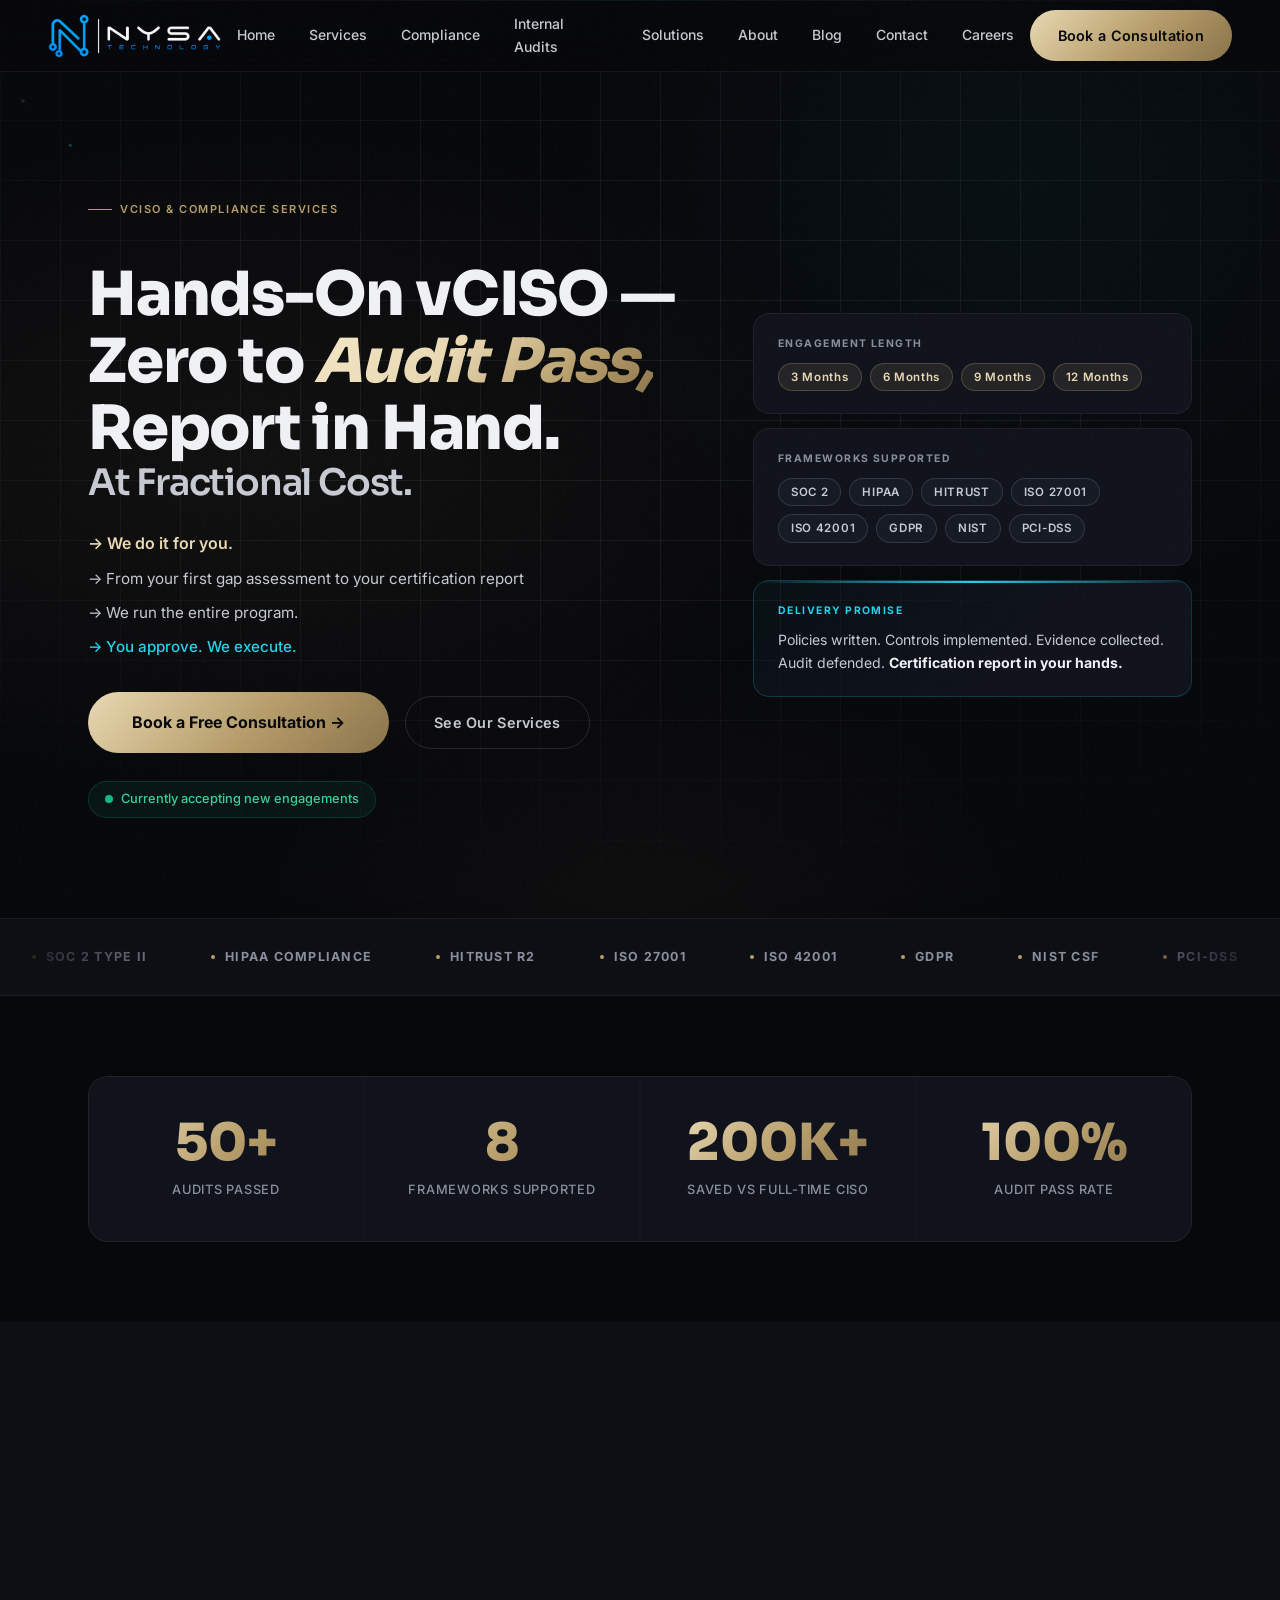
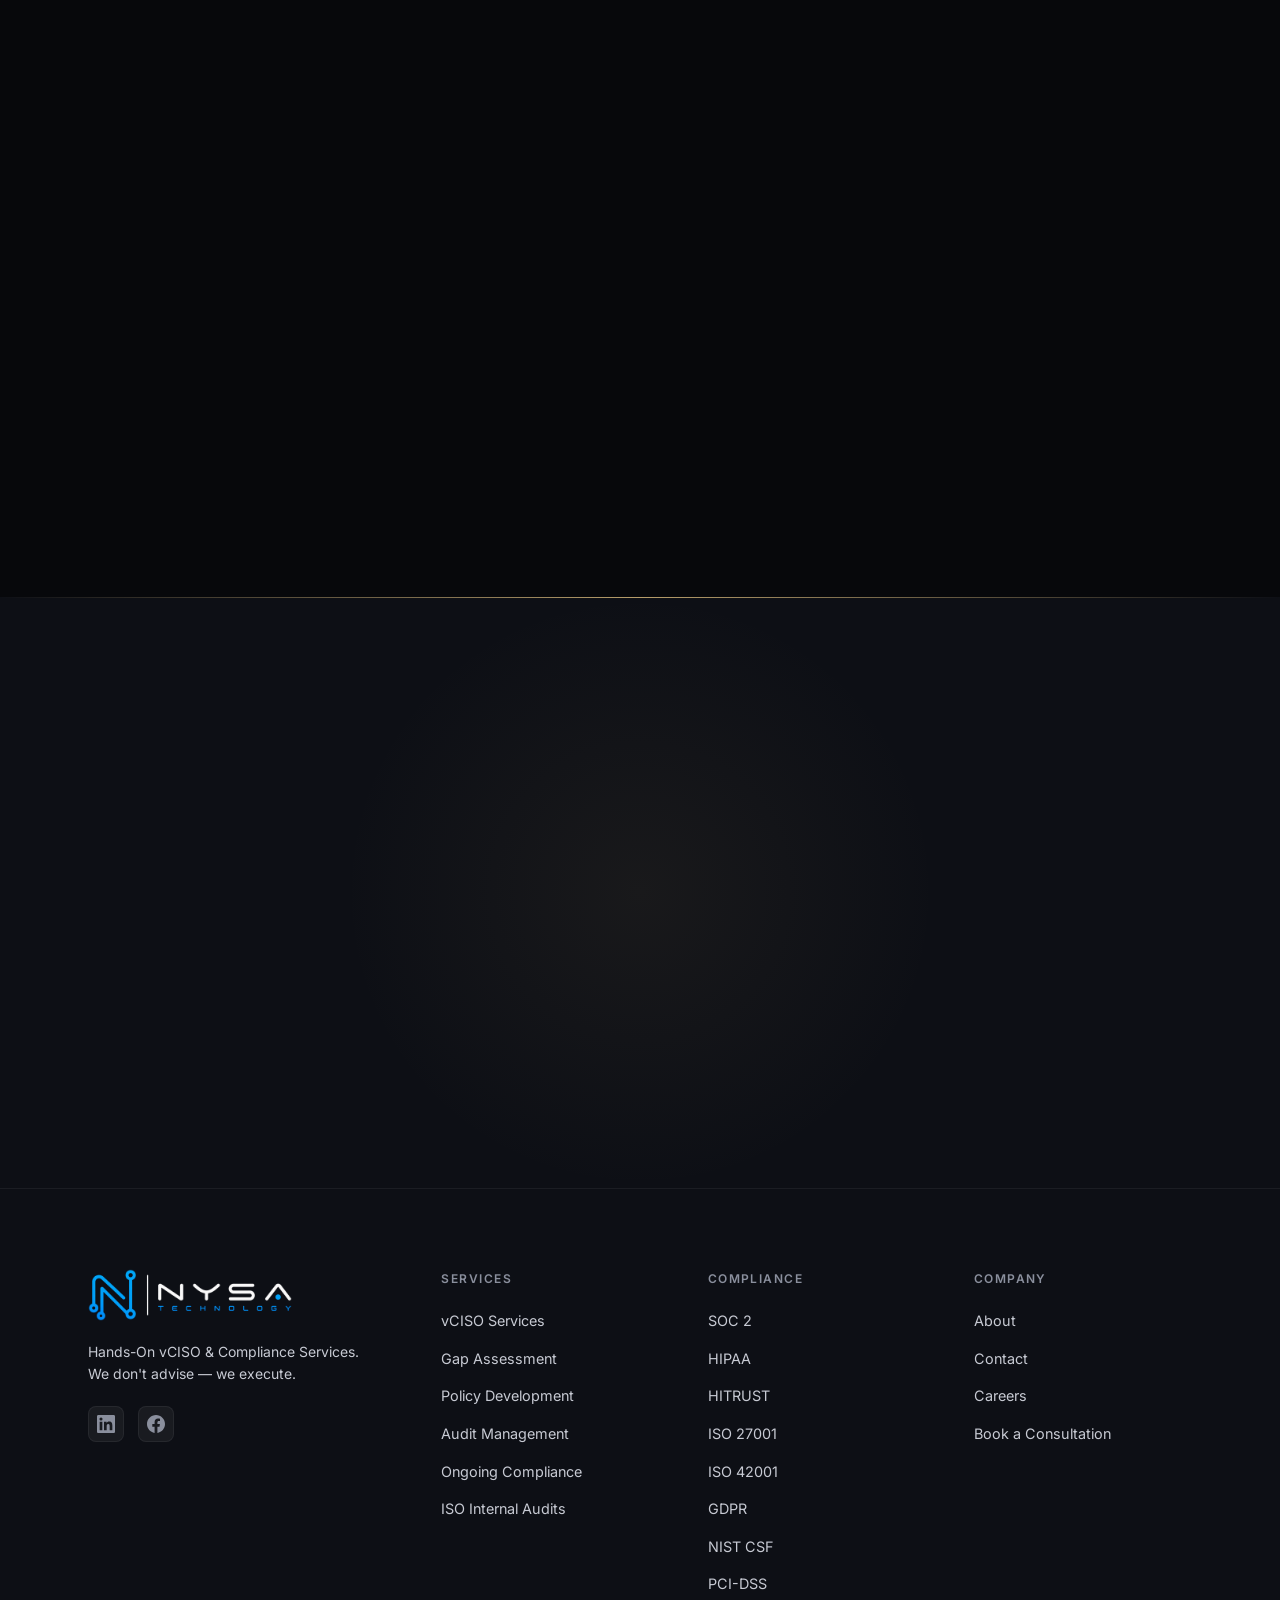
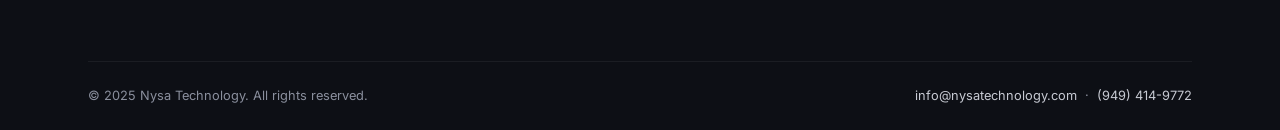
==== index.html @ 48a9e342 "Add files via upload" ====
<!DOCTYPE html>
<html lang="en">
<head>
<!-- Google tag (gtag.js) -->
<script async src="https://www.googletagmanager.com/gtag/js?id=G-GBKCE5B61Q"></script>
<script>
  window.dataLayer = window.dataLayer || [];
  function gtag(){dataLayer.push(arguments);}
  gtag('js', new Date());
  gtag('config', 'G-GBKCE5B61Q');
</script>
<meta charset="UTF-8" />
<meta name="viewport" content="width=device-width, initial-scale=1.0" />
<title>Hands-On vCISO for SOC 2, HIPAA, HITRUST | Nysa Technology</title>
<meta name="description" content="Nysa Technology delivers Hands-On vCISO services — SOC 2, HITRUST, HIPAA, ISO 27001, NIST, GDPR, PCI-DSS compliance. Zero to audit pass, report in hand, at fractional cost." />
<link rel="preconnect" href="https://fonts.googleapis.com">
<link rel="preconnect" href="https://fonts.gstatic.com" crossorigin>
<link href="https://fonts.googleapis.com/css2?family=Sora:wght@300;400;600;700;800&family=Inter:wght@300;400;500;600&display=swap" rel="stylesheet">
  <link rel="icon" href="favicon.ico" sizes="48x48" />
  <link rel="icon" type="image/png" sizes="48x48" href="favicon-48x48.png" />
  <link rel="icon" type="image/png" sizes="32x32" href="favicon-32x32.png" />
  <link rel="icon" type="image/png" sizes="16x16" href="favicon-16x16.png" />
  <link rel="apple-touch-icon" sizes="180x180" href="apple-touch-icon.png" />
    <link rel="canonical" href="https://nysatechnology.com/" />
  <meta property="og:type" content="website" />
  <meta property="og:site_name" content="Nysa Technology" />
  <meta property="og:title" content="Hands-On vCISO for SOC 2, HIPAA, HITRUST | Nysa Technology" />
  <meta property="og:description" content="Nysa Technology delivers Hands-On vCISO services — SOC 2, HITRUST, HIPAA, ISO 27001, NIST, GDPR, PCI-DSS compliance. Zero to audit pass, report in hand, at fractional cost." />
  <meta property="og:url" content="https://nysatechnology.com/" />
  <meta property="og:image" content="https://nysatechnology.com/logo-social.png" />
  <meta name="twitter:card" content="summary" />
  <meta name="twitter:title" content="Hands-On vCISO for SOC 2, HIPAA, HITRUST | Nysa Technology" />
  <meta name="twitter:description" content="Nysa Technology delivers Hands-On vCISO services — SOC 2, HITRUST, HIPAA, ISO 27001, NIST, GDPR, PCI-DSS compliance. Zero to audit pass, report in hand, at fractional cost." />
  <meta name="twitter:image" content="https://nysatechnology.com/logo-social.png" />
  <link rel="stylesheet" href="styles.css" />
<style>
/* ============================================================
   ENHANCED ANIMATIONS & REDESIGN LAYER
   ============================================================ */

:root {
  --glow-gold: rgba(182,157,106,0.35);
  --glow-cyan: rgba(34,211,238,0.25);
}

/* ---- CURSOR GLOW ---- */
#cursor-glow {
  position: fixed;
  width: 500px;
  height: 500px;
  border-radius: 50%;
  pointer-events: none;
  z-index: 0;
  background: radial-gradient(circle, rgba(182,157,106,0.07) 0%, transparent 70%);
  transform: translate(-50%,-50%);
  transition: opacity 0.4s;
  mix-blend-mode: screen;
}

/* ---- PAGE LOADER ---- */
#loader {
  position: fixed;
  inset: 0;
  background: #07080b;
  z-index: 9999;
  display: flex;
  align-items: center;
  justify-content: center;
  flex-direction: column;
  gap: 24px;
  transition: opacity 0.6s ease, visibility 0.6s ease;
}
#loader.hidden { opacity: 0; visibility: hidden; }

.loader-logo {
  font-family: 'Sora', sans-serif;
  font-size: 1.5rem;
  font-weight: 800;
  background: linear-gradient(135deg, #e9d9b3, #b69d6a);
  -webkit-background-clip: text;
  -webkit-text-fill-color: transparent;
  background-clip: text;
  letter-spacing: -0.02em;
}

.loader-bar-wrap {
  width: 200px;
  height: 2px;
  background: rgba(255,255,255,0.06);
  border-radius: 2px;
  overflow: hidden;
}
.loader-bar {
  height: 100%;
  background: linear-gradient(90deg, #b69d6a, #e9d9b3);
  border-radius: 2px;
  width: 0%;
  transition: width 0.8s cubic-bezier(0.4,0,0.2,1);
}

/* ---- HERO REDESIGN ---- */
.hero {
  background: #07080b;
  position: relative;
  overflow: hidden;
}

.hero-mesh {
  position: absolute;
  inset: 0;
  z-index: 0;
  background:
    radial-gradient(ellipse 80% 60% at 20% 50%, rgba(182,157,106,0.06) 0%, transparent 60%),
    radial-gradient(ellipse 60% 80% at 80% 20%, rgba(34,211,238,0.04) 0%, transparent 60%),
    radial-gradient(ellipse 50% 50% at 50% 100%, rgba(182,157,106,0.04) 0%, transparent 60%);
  animation: meshShift 12s ease-in-out infinite alternate;
}
@keyframes meshShift {
  0%   { opacity: 1; transform: scale(1) translateX(0); }
  100% { opacity: 0.8; transform: scale(1.05) translateX(20px); }
}

/* Animated scan line */
.hero-scanline {
  position: absolute;
  left: 0; right: 0;
  height: 1px;
  background: linear-gradient(90deg, transparent 0%, rgba(182,157,106,0.3) 30%, rgba(34,211,238,0.4) 50%, rgba(182,157,106,0.3) 70%, transparent 100%);
  top: 0;
  z-index: 1;
  animation: scanDown 6s linear infinite;
}
@keyframes scanDown {
  0%   { top: 0%; opacity: 0; }
  5%   { opacity: 1; }
  95%  { opacity: 1; }
  100% { top: 100%; opacity: 0; }
}

/* Hero split layout */
.hero-split {
  display: grid;
  grid-template-columns: 1.15fr 0.85fr;
  gap: 72px;
  align-items: center;
  padding: 120px 0 100px;
  position: relative;
  z-index: 2;
}

/* ---- ANIMATED HEADLINE ---- */
.hero-headline-wrap { overflow: hidden; }
.hero-line {
  display: block;
  transform: translateY(110%);
  opacity: 0;
  animation: lineUp 0.9s cubic-bezier(0.16,1,0.3,1) forwards;
}
.hero-line:nth-child(1) { animation-delay: 0.4s; }
.hero-line:nth-child(2) { animation-delay: 0.55s; }
.hero-line:nth-child(3) { animation-delay: 0.7s; }
.hero-line:nth-child(4) { animation-delay: 0.85s; }
@keyframes lineUp {
  to { transform: translateY(0); opacity: 1; }
}

/* Label fade in */
.hero-label-anim {
  opacity: 0;
  transform: translateY(16px);
  animation: fadeUp 0.7s cubic-bezier(0.16,1,0.3,1) 0.2s forwards;
}
.hero-sub-anim {
  opacity: 0;
  transform: translateY(16px);
  animation: fadeUp 0.7s cubic-bezier(0.16,1,0.3,1) 1s forwards;
}
.hero-cta-anim {
  opacity: 0;
  transform: translateY(16px);
  animation: fadeUp 0.7s cubic-bezier(0.16,1,0.3,1) 1.15s forwards;
}
.hero-badge-anim {
  opacity: 0;
  animation: fadeUp 0.7s cubic-bezier(0.16,1,0.3,1) 1.3s forwards;
}
@keyframes fadeUp {
  to { opacity: 1; transform: translateY(0); }
}

/* Gradient text for headline */
.gradient-text {
  background: linear-gradient(135deg, #f5e8c8 0%, #e9d9b3 40%, #b69d6a 75%, #8a734a 100%);
  -webkit-background-clip: text;
  -webkit-text-fill-color: transparent;
  background-clip: text;
  font-style: italic;
}

/* ---- HERO RIGHT: FLOATING CARD STACK ---- */
.hero-right {
  opacity: 0;
  transform: translateX(40px);
  animation: fadeUp 1s cubic-bezier(0.16,1,0.3,1) 0.7s forwards;
}

.hero-card-stack {
  display: flex;
  flex-direction: column;
  gap: 14px;
}

.hcard {
  background: var(--bg-card);
  border: 1px solid var(--line);
  border-radius: 16px;
  padding: 22px 24px;
  position: relative;
  overflow: hidden;
  transition: transform 0.4s cubic-bezier(0.16,1,0.3,1), border-color 0.3s, box-shadow 0.3s;
}
.hcard::after {
  content: '';
  position: absolute;
  inset: 0;
  border-radius: 16px;
  background: radial-gradient(circle at 50% 0%, rgba(182,157,106,0.08) 0%, transparent 60%);
  opacity: 0;
  transition: opacity 0.3s;
}
.hcard:hover { transform: translateY(-4px) scale(1.01); border-color: rgba(182,157,106,0.25); box-shadow: 0 20px 50px rgba(0,0,0,0.5), 0 0 0 1px rgba(182,157,106,0.1); }
.hcard:hover::after { opacity: 1; }

.hcard-top {
  font-size: 0.65rem;
  font-weight: 700;
  letter-spacing: 0.14em;
  text-transform: uppercase;
  color: var(--muted);
  margin-bottom: 10px;
}

.hcard-tags { display: flex; gap: 8px; flex-wrap: wrap; }

/* Active glow card */
.hcard-active {
  border-color: rgba(34,211,238,0.2);
  background: linear-gradient(135deg, rgba(34,211,238,0.04) 0%, var(--bg-card) 60%);
}
.hcard-active::before {
  content: '';
  position: absolute;
  top: 0; left: 0; right: 0;
  height: 2px;
  background: linear-gradient(90deg, transparent, var(--cyan), transparent);
  animation: shimmerLine 3s ease-in-out infinite;
}
@keyframes shimmerLine {
  0%,100% { opacity: 0.4; }
  50%      { opacity: 1; }
}

/* ---- MARQUEE STRIP ---- */
.marquee-section {
  padding: 28px 0;
  border-top: 1px solid var(--line);
  border-bottom: 1px solid var(--line);
  background: var(--bg-elev);
  overflow: hidden;
  position: relative;
}
.marquee-section::before,
.marquee-section::after {
  content: '';
  position: absolute;
  top: 0; bottom: 0;
  width: 200px;
  z-index: 2;
}
.marquee-section::before { left: 0; background: linear-gradient(90deg, var(--bg-elev), transparent); }
.marquee-section::after  { right: 0; background: linear-gradient(-90deg, var(--bg-elev), transparent); }

.marquee-track {
  display: flex;
  gap: 0;
  width: max-content;
  animation: marqueeScroll 30s linear infinite;
}
.marquee-track:hover { animation-play-state: paused; }

@keyframes marqueeScroll {
  0%   { transform: translateX(0); }
  100% { transform: translateX(-50%); }
}

.marquee-item {
  display: inline-flex;
  align-items: center;
  gap: 10px;
  padding: 0 32px;
  font-size: 0.78rem;
  font-weight: 700;
  letter-spacing: 0.1em;
  text-transform: uppercase;
  color: var(--muted);
  white-space: nowrap;
  transition: color 0.2s;
}
.marquee-item:hover { color: var(--accent-2); }
.marquee-dot { width: 4px; height: 4px; border-radius: 50%; background: var(--accent); flex-shrink: 0; }

/* ---- STATS ROW ---- */
.stats-section {
  padding: 80px 0;
  background: var(--bg);
}

.stats-grid {
  display: grid;
  grid-template-columns: repeat(4, 1fr);
  gap: 2px;
  border: 1px solid var(--line);
  border-radius: 20px;
  overflow: hidden;
  background: var(--line);
}

.stat-item {
  background: var(--bg-card);
  padding: 40px 32px;
  text-align: center;
  position: relative;
  overflow: hidden;
  transition: background 0.3s;
}
.stat-item::before {
  content: '';
  position: absolute;
  top: 0; left: 0; right: 0;
  height: 1px;
  background: var(--accent-grad);
  transform: scaleX(0);
  transition: transform 0.4s var(--ease);
}
.stat-item:hover { background: var(--bg-card-2); }
.stat-item:hover::before { transform: scaleX(1); }

.stat-number {
  font-family: 'Sora', sans-serif;
  font-size: clamp(2.2rem, 4vw, 3.2rem);
  font-weight: 800;
  background: var(--accent-grad);
  -webkit-background-clip: text;
  -webkit-text-fill-color: transparent;
  background-clip: text;
  line-height: 1;
  margin-bottom: 8px;
  display: block;
}

.stat-label {
  font-size: 0.8rem;
  color: var(--muted);
  font-weight: 500;
  letter-spacing: 0.06em;
  text-transform: uppercase;
}

/* ---- INDUSTRY CARDS (Tailored Expertise) ---- */
.industry-grid {
  display: grid;
  grid-template-columns: 1fr 1fr;
  gap: 24px;
}

.industry-card {
  background: var(--bg-card);
  border: 1px solid var(--line);
  border-radius: 20px;
  padding: 40px;
  position: relative;
  overflow: hidden;
  transition: transform 0.4s cubic-bezier(0.16,1,0.3,1), border-color 0.3s, box-shadow 0.3s;
  cursor: default;
}
.industry-card::before {
  content: '';
  position: absolute;
  inset: 0;
  background: radial-gradient(circle at 0% 100%, rgba(182,157,106,0.06) 0%, transparent 50%);
  opacity: 0;
  transition: opacity 0.4s;
}
.industry-card:hover {
  transform: translateY(-8px);
  border-color: rgba(182,157,106,0.2);
  box-shadow: 0 30px 80px rgba(0,0,0,0.5);
}
.industry-card:hover::before { opacity: 1; }

.industry-icon {
  width: 60px; height: 60px;
  border-radius: 16px;
  background: var(--accent-soft);
  border: 1px solid rgba(182,157,106,0.2);
  display: flex; align-items: center; justify-content: center;
  font-size: 1.8rem;
  margin-bottom: 24px;
}

/* ---- HOW IT WORKS: TIMELINE ---- */
.timeline-wrap {
  position: relative;
  display: grid;
  grid-template-columns: repeat(3, 1fr);
  gap: 0;
}

.timeline-wrap::before {
  content: '';
  position: absolute;
  top: 35px;
  left: calc(16.67% + 24px);
  right: calc(16.67% + 24px);
  height: 1px;
  background: linear-gradient(90deg, var(--accent) 0%, var(--cyan) 50%, var(--accent) 100%);
  animation: lineGrow 1.2s cubic-bezier(0.16,1,0.3,1) forwards;
  transform-origin: left;
}
@keyframes lineGrow {
  from { transform: scaleX(0); }
  to   { transform: scaleX(1); }
}

.timeline-step {
  display: flex;
  flex-direction: column;
  align-items: center;
  text-align: center;
  padding: 0 28px 0;
  position: relative;
}

.timeline-num {
  width: 70px; height: 70px;
  border-radius: 50%;
  border: 2px solid rgba(182,157,106,0.3);
  background: var(--bg-card);
  display: flex; align-items: center; justify-content: center;
  font-family: 'Sora', sans-serif;
  font-size: 1.4rem;
  font-weight: 800;
  background-clip: text;
  color: var(--accent-2);
  margin-bottom: 28px;
  position: relative;
  z-index: 1;
  transition: all 0.4s var(--ease);
}
.timeline-num::before {
  content: '';
  position: absolute;
  inset: -4px;
  border-radius: 50%;
  background: var(--accent-grad);
  opacity: 0;
  z-index: -1;
  transition: opacity 0.3s;
}
.timeline-step:hover .timeline-num {
  color: #07080b;
  border-color: transparent;
  box-shadow: 0 0 30px var(--glow-gold);
}
.timeline-step:hover .timeline-num::before { opacity: 1; }

.timeline-step h3 {
  font-size: 1rem;
  font-weight: 700;
  margin-bottom: 12px;
}
.timeline-step p {
  font-size: 0.875rem;
  color: var(--text-dim);
  line-height: 1.7;
}

/* ---- HANDS-ON vCISO (split) ---- */
.vciso-split {
  display: grid;
  grid-template-columns: 1fr 1fr;
  gap: 80px;
  align-items: center;
}

.delivery-card {
  background: var(--bg-card);
  border: 1px solid var(--line);
  border-radius: 16px;
  padding: 28px;
  border-left: 3px solid transparent;
  transition: transform 0.35s var(--ease), box-shadow 0.35s, border-color 0.35s;
  position: relative;
  overflow: hidden;
}
.delivery-card::after {
  content: '';
  position: absolute;
  inset: 0;
  opacity: 0;
  transition: opacity 0.3s;
  border-radius: 16px;
}
.delivery-card:hover { transform: translateX(8px); box-shadow: -8px 0 32px rgba(0,0,0,0.3); }

.delivery-card.gold { border-left-color: var(--accent); }
.delivery-card.gold::after { background: radial-gradient(circle at 0% 50%, rgba(182,157,106,0.05) 0%, transparent 60%); }
.delivery-card.gold:hover { box-shadow: -8px 0 32px rgba(182,157,106,0.1); }
.delivery-card.gold:hover::after { opacity: 1; }

.delivery-card.cyan { border-left-color: var(--cyan); }
.delivery-card.cyan::after { background: radial-gradient(circle at 0% 50%, rgba(34,211,238,0.04) 0%, transparent 60%); }
.delivery-card.cyan:hover { box-shadow: -8px 0 32px rgba(34,211,238,0.08); }
.delivery-card.cyan:hover::after { opacity: 1; }

.delivery-card.silver { border-left-color: rgba(182,157,106,0.4); }

/* ---- SERVICE MODEL CARDS ---- */
.service-grid {
  display: grid;
  grid-template-columns: 1fr 1fr;
  gap: 28px;
  margin-top: 56px;
}

.service-card {
  background: var(--bg-card);
  border: 1px solid var(--line);
  border-radius: 20px;
  padding: 40px;
  position: relative;
  overflow: hidden;
  transition: transform 0.4s cubic-bezier(0.16,1,0.3,1), box-shadow 0.4s, border-color 0.3s;
}
.service-card:hover {
  transform: translateY(-8px);
  box-shadow: 0 40px 100px rgba(0,0,0,0.5);
}

.service-card.featured {
  border-color: rgba(182,157,106,0.25);
  background: linear-gradient(135deg, rgba(182,157,106,0.04) 0%, var(--bg-card) 50%);
}
.service-card.featured::before {
  content: '';
  position: absolute;
  top: 0; left: 0; right: 0;
  height: 2px;
  background: var(--accent-grad);
}
.service-card.featured:hover { box-shadow: 0 40px 100px rgba(0,0,0,0.5), 0 0 60px rgba(182,157,106,0.08); }

/* ---- FRAMEWORK CARDS ---- */
.fw-grid {
  display: grid;
  grid-template-columns: repeat(4, 1fr);
  gap: 20px;
}

.fw-card {
  background: var(--bg-card);
  border: 1px solid var(--line);
  border-radius: 16px;
  padding: 28px 24px;
  position: relative;
  overflow: hidden;
  transition: transform 0.35s cubic-bezier(0.16,1,0.3,1), border-color 0.3s, box-shadow 0.3s;
  cursor: default;
}
.fw-card::before {
  content: '';
  position: absolute;
  top: 0; left: 0; right: 0;
  height: 2px;
  background: var(--accent-grad);
  transform: scaleX(0);
  transform-origin: left;
  transition: transform 0.35s var(--ease);
}
.fw-card:hover {
  transform: translateY(-6px);
  border-color: rgba(182,157,106,0.2);
  box-shadow: 0 20px 60px rgba(0,0,0,0.4), 0 0 0 1px rgba(182,157,106,0.08);
}
.fw-card:hover::before { transform: scaleX(1); }

.fw-card-icon {
  width: 48px; height: 48px;
  border-radius: 12px;
  background: var(--accent-soft);
  border: 1px solid rgba(182,157,106,0.15);
  display: flex; align-items: center; justify-content: center;
  font-size: 1.4rem;
  margin-bottom: 18px;
}

.fw-card h3 {
  font-size: 0.95rem;
  font-weight: 700;
  margin-bottom: 8px;
}
.fw-card p {
  font-size: 0.82rem;
  color: var(--muted);
  line-height: 1.6;
}

/* ---- WHY NYSA PILLARS ---- */
.pillars-grid {
  display: grid;
  grid-template-columns: repeat(3, 1fr);
  gap: 28px;
}

.pillar-card {
  background: var(--bg-card);
  border: 1px solid var(--line);
  border-radius: 20px;
  padding: 40px 32px;
  position: relative;
  overflow: hidden;
  transition: transform 0.4s cubic-bezier(0.16,1,0.3,1), box-shadow 0.4s;
}
.pillar-card::after {
  content: '';
  position: absolute;
  bottom: 0; left: 0; right: 0;
  height: 60%;
  background: radial-gradient(ellipse at bottom, rgba(182,157,106,0.04) 0%, transparent 70%);
  opacity: 0;
  transition: opacity 0.4s;
}
.pillar-card:hover { transform: translateY(-8px); box-shadow: 0 30px 80px rgba(0,0,0,0.5); }
.pillar-card:hover::after { opacity: 1; }

.pillar-big-num {
  font-family: 'Sora', sans-serif;
  font-size: 5rem;
  font-weight: 800;
  line-height: 1;
  background: var(--accent-grad);
  -webkit-background-clip: text;
  -webkit-text-fill-color: transparent;
  background-clip: text;
  opacity: 0.18;
  position: absolute;
  top: 20px; right: 24px;
  pointer-events: none;
}

/* ---- CASE STUDIES (reuse existing fc-* styles) ---- */

/* ---- CTA SECTION ---- */
.cta-section {
  padding: 120px 0;
  background: var(--bg-elev);
  position: relative;
  overflow: hidden;
}
.cta-section::before {
  content: '';
  position: absolute;
  top: 50%; left: 50%;
  transform: translate(-50%, -50%);
  width: 600px; height: 600px;
  border-radius: 50%;
  background: radial-gradient(circle, rgba(182,157,106,0.07) 0%, transparent 70%);
  pointer-events: none;
}
.cta-section::after {
  content: '';
  position: absolute;
  top: 0; left: 0; right: 0;
  height: 1px;
  background: linear-gradient(90deg, transparent, var(--accent), transparent);
}

.cta-inner {
  max-width: 700px;
  margin: 0 auto;
  text-align: center;
  position: relative;
  z-index: 1;
}

/* ---- GLOWING BTN VARIANT ---- */
.btn-glow {
  background: var(--accent-grad);
  color: #07080b;
  font-size: 1rem;
  padding: 18px 44px;
  border-radius: 50px;
  font-weight: 700;
  display: inline-flex;
  align-items: center;
  gap: 10px;
  position: relative;
  overflow: hidden;
  transition: transform 0.3s var(--ease), box-shadow 0.3s;
}
.btn-glow::before {
  content: '';
  position: absolute;
  inset: -2px;
  border-radius: 50px;
  background: var(--accent-grad);
  z-index: -1;
  filter: blur(16px);
  opacity: 0;
  transition: opacity 0.3s;
}
.btn-glow:hover { transform: translateY(-3px); box-shadow: 0 20px 50px rgba(182,157,106,0.4); }
.btn-glow:hover::before { opacity: 1; }

/* ---- TILT EFFECT ---- */
.tilt { transform-style: preserve-3d; will-change: transform; }

/* ---- FAQ ENHANCED ---- */
.faq-wrap { max-width: 800px; margin: 0 auto; }

/* ---- NOISE OVERLAY ---- */
body::before {
  content: '';
  position: fixed;
  inset: 0;
  z-index: 9998;
  pointer-events: none;
  opacity: 0.018;
  background-image: url("data:image/svg+xml,%3Csvg viewBox='0 0 256 256' xmlns='http://www.w3.org/2000/svg'%3E%3Cfilter id='noise'%3E%3CfeTurbulence type='fractalNoise' baseFrequency='0.9' numOctaves='4' stitchTiles='stitch'/%3E%3C/filter%3E%3Crect width='100%25' height='100%25' filter='url(%23noise)'/%3E%3C/svg%3E");
}

/* ---- SCROLL PROGRESS BAR ---- */
#scroll-progress {
  position: fixed;
  top: 0; left: 0;
  height: 2px;
  background: linear-gradient(90deg, #b69d6a, #22d3ee, #b69d6a);
  background-size: 200% 100%;
  z-index: 10001;
  width: 0%;
  transition: width 0.1s linear;
  animation: gradientShift 3s linear infinite;
}
@keyframes gradientShift {
  0%   { background-position: 0% center; }
  100% { background-position: 200% center; }
}

/* ---- SECTION DIVIDER ---- */
.section-divider {
  height: 1px;
  background: linear-gradient(90deg, transparent, var(--line-strong), transparent);
}

/* ---- RESPONSIVE ---- */
@media (max-width: 1024px) {
  .fw-grid { grid-template-columns: repeat(2, 1fr); }
  .stats-grid { grid-template-columns: repeat(2, 1fr); }
}

@media (max-width: 768px) {
  .hero-split { grid-template-columns: 1fr; gap: 48px; padding: 100px 0 80px; }
  .hero-right { display: none; }
  .timeline-wrap { grid-template-columns: 1fr; }
  .timeline-wrap::before { display: none; }
  .vciso-split { grid-template-columns: 1fr; gap: 48px; }
  .service-grid { grid-template-columns: 1fr; }
  .industry-grid { grid-template-columns: 1fr; }
  .pillars-grid { grid-template-columns: 1fr; }
  .fw-grid { grid-template-columns: 1fr 1fr; }
  .stats-grid { grid-template-columns: 1fr 1fr; }
}
@media (max-width: 480px) {
  .fw-grid { grid-template-columns: 1fr; }
  .stats-grid { grid-template-columns: 1fr 1fr; }
}
</style>
</head>
<body>

<!-- Scroll progress bar -->
<div id="scroll-progress"></div>

<!-- Cursor glow -->
<div id="cursor-glow"></div>

<!-- Page Loader -->
<div id="loader">
  <div class="loader-logo">Nysa Technology</div>
  <div class="loader-bar-wrap"><div class="loader-bar" id="loaderBar"></div></div>
</div>

<!-- ============================================================
     NAV
     ============================================================ -->
<nav class="nav" id="nav">
  <div class="nav-inner">
    <a href="index.html" class="nav-logo"><img src="logo.png" alt="Nysa Technology" class="nav-logo-img"></a>
    <div class="nav-links">
      <a href="index.html" class="nav-link">Home</a>
      <a href="services.html" class="nav-link">Services</a>
      <a href="compliance.html" class="nav-link">Compliance</a>
      <a href="internal-audits.html" class="nav-link">Internal Audits</a>
      <a href="partners.html" class="nav-link">Solutions</a>
      <a href="about.html" class="nav-link">About</a>
      <a href="blog.html" class="nav-link">Blog</a>
      <a href="contact.html" class="nav-link">Contact</a><a href="careers.html" class="nav-link">Careers</a>
    </div>
    <div class="nav-cta">
      <a href="https://calendly.com/pedrambk" target="_blank" rel="noopener" class="btn btn-primary">Book a Consultation</a>
    </div>
    <div class="nav-hamburger" id="hamburger">
      <span></span><span></span><span></span>
    </div>
  </div>
</nav>

<!-- Mobile Nav -->
<div class="nav-mobile" id="mobileNav">
  <a href="index.html" class="nav-link">Home</a>
  <a href="services.html" class="nav-link">Services</a>
  <a href="compliance.html" class="nav-link">Compliance</a>
  <a href="internal-audits.html" class="nav-link">Internal Audits</a>
  <a href="about.html" class="nav-link">About</a>
  <a href="contact.html" class="nav-link">Contact</a><a href="careers.html" class="nav-link">Careers</a>
  <a href="https://calendly.com/pedrambk" target="_blank" rel="noopener" class="btn btn-primary">Book a Consultation</a>
</div>

<!-- ============================================================
     HERO
     ============================================================ -->
<section class="hero" id="hero">
  <div class="hero-mesh"></div>
  <div class="hero-scanline"></div>
  <div class="hero-bg-grid"></div>
  <canvas id="particleCanvas" style="position:absolute;inset:0;z-index:1;pointer-events:none;"></canvas>

  <div class="container">
    <div class="hero-split">

      <!-- LEFT -->
      <div style="position:relative;z-index:2;">
        <div class="hero-label-anim" style="margin-bottom:24px;">
          <span class="label">vCISO &amp; Compliance Services</span>
        </div>

        <h1 style="font-size:clamp(2.4rem,4.8vw,3.8rem);font-weight:800;line-height:1.1;margin-bottom:28px;overflow:hidden;">
          <span class="hero-headline-wrap"><span class="hero-line">Hands-On vCISO —</span></span>
          <span class="hero-headline-wrap"><span class="hero-line">Zero to <em class="gradient-text">Audit Pass,</em></span></span>
          <span class="hero-headline-wrap"><span class="hero-line">Report in Hand.</span></span>
          <span class="hero-headline-wrap"><span class="hero-line" style="font-size:0.6em;font-weight:600;color:var(--text-dim);">At Fractional Cost.</span></span>
        </h1>

        <div class="hero-sub-anim" style="margin-bottom:32px;display:flex;flex-direction:column;gap:10px;">
          <p style="color:var(--accent-2);font-weight:600;font-size:1rem;">→ We do it for you.</p>
          <p style="color:var(--text-dim);font-size:0.95rem;">→ From your first gap assessment to your certification report</p>
          <p style="color:var(--text-dim);font-size:0.95rem;">→ We run the entire program.</p>
          <p style="color:var(--cyan);font-weight:500;font-size:0.95rem;">→ You approve. We execute.</p>
        </div>

        <div class="hero-cta-anim" style="display:flex;align-items:center;flex-wrap:wrap;gap:16px;margin-bottom:28px;">
          <a href="https://calendly.com/pedrambk" target="_blank" rel="noopener" class="btn-glow">Book a Free Consultation →</a>
          <a href="services.html" class="btn btn-ghost">See Our Services</a>
        </div>

        <div class="hero-badge-anim">
          <div class="live-badge">
            <span class="live-dot"></span>
            Currently accepting new engagements
          </div>
        </div>
      </div>

      <!-- RIGHT: Card Stack -->
      <div class="hero-right tilt" id="heroTilt">
        <div class="hero-card-stack">

          <div class="hcard">
            <div class="hcard-top">Engagement Length</div>
            <div class="hcard-tags">
              <span class="tag tag-gold">3 Months</span>
              <span class="tag tag-gold">6 Months</span>
              <span class="tag tag-gold">9 Months</span>
              <span class="tag tag-gold">12 Months</span>
            </div>
          </div>

          <div class="hcard">
            <div class="hcard-top">Frameworks Supported</div>
            <div class="hcard-tags">
              <span class="tag">SOC 2</span>
              <span class="tag">HIPAA</span>
              <span class="tag">HITRUST</span>
              <span class="tag">ISO 27001</span>
              <span class="tag">ISO 42001</span>
              <span class="tag">GDPR</span>
              <span class="tag">NIST</span>
              <span class="tag">PCI-DSS</span>
            </div>
          </div>

          <div class="hcard hcard-active">
            <div class="hcard-top" style="color:var(--cyan);">Delivery Promise</div>
            <p style="font-size:0.88rem;color:var(--text-dim);line-height:1.6;">Policies written. Controls implemented. Evidence collected. Audit defended. <strong style="color:var(--text);">Certification report in your hands.</strong></p>
          </div>

        </div>
      </div>
    </div>
  </div>
</section>

<!-- ============================================================
     MARQUEE
     ============================================================ -->
<div class="marquee-section">
  <div class="marquee-track" id="marqueeTrack">
    <!-- Set 1 -->
    <span class="marquee-item"><span class="marquee-dot"></span>SOC 2 Type II</span>
    <span class="marquee-item"><span class="marquee-dot"></span>HIPAA Compliance</span>
    <span class="marquee-item"><span class="marquee-dot"></span>HITRUST R2</span>
    <span class="marquee-item"><span class="marquee-dot"></span>ISO 27001</span>
    <span class="marquee-item"><span class="marquee-dot"></span>ISO 42001</span>
    <span class="marquee-item"><span class="marquee-dot"></span>GDPR</span>
    <span class="marquee-item"><span class="marquee-dot"></span>NIST CSF</span>
    <span class="marquee-item"><span class="marquee-dot"></span>PCI-DSS</span>
    <span class="marquee-item"><span class="marquee-dot"></span>vCISO Services</span>
    <span class="marquee-item"><span class="marquee-dot"></span>Gap Assessment</span>
    <span class="marquee-item"><span class="marquee-dot"></span>Audit Defense</span>
    <span class="marquee-item"><span class="marquee-dot"></span>Policy Development</span>
    <!-- Set 2 (duplicate for seamless loop) -->
    <span class="marquee-item"><span class="marquee-dot"></span>SOC 2 Type II</span>
    <span class="marquee-item"><span class="marquee-dot"></span>HIPAA Compliance</span>
    <span class="marquee-item"><span class="marquee-dot"></span>HITRUST R2</span>
    <span class="marquee-item"><span class="marquee-dot"></span>ISO 27001</span>
    <span class="marquee-item"><span class="marquee-dot"></span>ISO 42001</span>
    <span class="marquee-item"><span class="marquee-dot"></span>GDPR</span>
    <span class="marquee-item"><span class="marquee-dot"></span>NIST CSF</span>
    <span class="marquee-item"><span class="marquee-dot"></span>PCI-DSS</span>
    <span class="marquee-item"><span class="marquee-dot"></span>vCISO Services</span>
    <span class="marquee-item"><span class="marquee-dot"></span>Gap Assessment</span>
    <span class="marquee-item"><span class="marquee-dot"></span>Audit Defense</span>
    <span class="marquee-item"><span class="marquee-dot"></span>Policy Development</span>
  </div>
</div>

<!-- ============================================================
     STATS
     ============================================================ -->
<section class="stats-section">
  <div class="container">
    <div class="stats-grid">
      <div class="stat-item">
        <span class="stat-number" data-count="50" data-suffix="+">0</span>
        <span class="stat-label">Audits Passed</span>
      </div>
      <div class="stat-item">
        <span class="stat-number" data-count="8" data-suffix="">0</span>
        <span class="stat-label">Frameworks Supported</span>
      </div>
      <div class="stat-item">
        <span class="stat-number" data-count="200" data-suffix="K+">0</span>
        <span class="stat-label">Saved vs Full-Time CISO</span>
      </div>
      <div class="stat-item">
        <span class="stat-number" data-count="100" data-suffix="%">0</span>
        <span class="stat-label">Audit Pass Rate</span>
      </div>
    </div>
  </div>
</section>

<!-- ============================================================
     TAILORED EXPERTISE
     ============================================================ -->
<section class="section bg-elev">
  <div class="container">
    <div style="text-align:center;margin-bottom:56px;">
      <div class="label reveal">Tailored Expertise</div>
      <h2 class="section-title reveal delay-1">Specialized Compliance for Your Industry</h2>
    </div>
    <div class="industry-grid">
      <div class="industry-card reveal delay-1">
        <div class="industry-icon">🏥</div>
        <h3 style="font-size:1.2rem;font-weight:700;margin-bottom:14px;">Healthcare</h3>
        <p style="color:var(--text-dim);font-size:0.9rem;line-height:1.7;margin-bottom:24px;">We build and run your HIPAA, HITRUST, and SOC 2 programs end-to-end — from technical safeguards and BAA processes to audit defense and certification. Your patient data stays protected; your auditors stay satisfied.</p>
        <div style="display:flex;gap:8px;flex-wrap:wrap;">
          <span class="tag tag-gold">HIPAA</span>
          <span class="tag tag-gold">HITRUST</span>
          <span class="tag tag-gold">SOC 2</span>
        </div>
      </div>
      <div class="industry-card reveal delay-2">
        <div class="industry-icon">💻</div>
        <h3 style="font-size:1.2rem;font-weight:700;margin-bottom:14px;">SMBs Under 200 Employees</h3>
        <p style="color:var(--text-dim);font-size:0.9rem;line-height:1.7;margin-bottom:24px;">We embed as your contractor vCISO to build, run, and pass your SOC 2, NIST, ISO 27001, and GDPR audit — so you can close enterprise deals without hiring a full security team or stalling on growth.</p>
        <div style="display:flex;gap:8px;flex-wrap:wrap;">
          <span class="tag tag-gold">SOC 2</span>
          <span class="tag tag-gold">NIST</span>
          <span class="tag tag-gold">ISO 27001</span>
          <span class="tag tag-gold">GDPR</span>
        </div>
      </div>
    </div>
  </div>
</section>

<!-- ============================================================
     HOW IT WORKS
     ============================================================ -->
<section class="section">
  <div class="container">
    <div style="text-align:center;margin-bottom:72px;">
      <div class="label reveal">How It Works</div>
      <h2 class="section-title reveal delay-1">From first call to audit-passed in 3 steps</h2>
    </div>
    <div class="timeline-wrap reveal delay-1">
      <div class="timeline-step">
        <div class="timeline-num">1</div>
        <h3>Free Consultation <span style="color:var(--muted);font-weight:400;font-size:0.8rem;">(30 min)</span></h3>
        <p>We review your security posture, discuss your compliance goals, and tell you exactly what you need — no obligation. You'll leave with a clear picture of where you stand.</p>
      </div>
      <div class="timeline-step">
        <div class="timeline-num">2</div>
        <h3>Gap Assessment</h3>
        <p>We map your current state against your target framework. You get a prioritized remediation roadmap with clear timelines, so nothing is a surprise.</p>
      </div>
      <div class="timeline-step">
        <div class="timeline-num">3</div>
        <h3>We Build, Run &amp; Pass Your Audit</h3>
        <p>We lead or execute every step — policies, controls, evidence, vendor reviews, audit attendance and defense — until your certification report is delivered.</p>
      </div>
    </div>
  </div>
</section>

<!-- ============================================================
     HANDS-ON vCISO
     ============================================================ -->
<section class="section bg-elev">
  <div class="container">
    <div class="vciso-split">
      <div class="reveal-left">
        <div class="label">Hands-On vCISO</div>
        <h2 class="section-title">From wherever you are to audit pass — report in hand. We build, run, and deliver your compliance program end-to-end.</h2>
        <ul class="checklist" style="margin-top:28px;">
          <li>Policy drafting &amp; implementation</li>
          <li>Evidence collection &amp; management</li>
          <li>Audit attendance &amp; defense — we sit with the auditor</li>
          <li>Certification report delivered to you</li>
          <li>Continuous compliance monitoring</li>
        </ul>
        <div style="margin-top:36px;display:flex;align-items:center;gap:16px;flex-wrap:wrap;">
          <a href="https://calendly.com/pedrambk" target="_blank" rel="noopener" class="btn btn-primary">Book a Free Consultation</a>
          <span class="badge badge-gold">WE DO THE WORK</span>
        </div>
      </div>
      <div class="reveal-right delay-2" style="display:flex;flex-direction:column;gap:16px;">
        <div class="delivery-card gold">
          <h4 style="font-size:0.95rem;font-weight:700;margin-bottom:8px;color:var(--accent-2);">Full Implementation</h4>
          <p style="font-size:0.85rem;color:var(--text-dim);line-height:1.6;">We write, implement, and maintain all required security policies and controls on your behalf.</p>
        </div>
        <div class="delivery-card cyan">
          <h4 style="font-size:0.95rem;font-weight:700;margin-bottom:8px;color:var(--cyan);">Audit Attendance &amp; Defense</h4>
          <p style="font-size:0.85rem;color:var(--text-dim);line-height:1.6;">We sit with the auditor, walk them through every control, and answer questions in real time.</p>
        </div>
        <div class="delivery-card silver">
          <h4 style="font-size:0.95rem;font-weight:700;margin-bottom:8px;">Report in Hand</h4>
          <p style="font-size:0.85rem;color:var(--text-dim);line-height:1.6;">We don't leave until your certification report is delivered. End-to-end ownership from us to you.</p>
        </div>
      </div>
    </div>
  </div>
</section>

<!-- ============================================================
     TWO WAYS TO ENGAGE
     ============================================================ -->
<section class="section">
  <div class="container">
    <div style="text-align:center;margin-bottom:16px;">
      <div class="label reveal">Service Models</div>
    </div>
    <h2 class="section-title reveal delay-1" style="text-align:center;">Two Ways to Engage with Nysa</h2>
    <p class="section-sub reveal delay-2" style="text-align:center;margin:0 auto 0;max-width:620px;">Most clients choose our Hands-On vCISO — we build, run, and pass the audit for you. For teams with internal capacity, our Advisory model provides strategic guidance.</p>

    <div class="service-grid">
      <div class="service-card featured reveal delay-1">
        <div style="display:flex;align-items:flex-start;justify-content:space-between;margin-bottom:20px;flex-wrap:wrap;gap:12px;">
          <h3 style="font-size:1.4rem;font-weight:700;">Hands-On vCISO</h3>
          <span class="badge badge-gold">MOST POPULAR</span>
        </div>
        <p style="color:var(--text-dim);font-size:0.9rem;line-height:1.65;margin-bottom:28px;">The full engagement. We build, run, and pass your audit end-to-end — policies, controls, evidence, vendor reviews, audit attendance, and certification delivery.</p>
        <ul class="checklist">
          <li>Full policy &amp; control implementation</li>
          <li>Evidence collection &amp; management</li>
          <li>Vendor security assessments</li>
          <li>Audit attendance &amp; defense</li>
          <li>Certification report delivered to you</li>
          <li>Continuous compliance monitoring</li>
        </ul>
        <div style="margin-top:32px;">
          <a href="https://calendly.com/pedrambk" target="_blank" rel="noopener" class="btn btn-primary">Book a Free Consultation</a>
        </div>
      </div>

      <div class="service-card reveal delay-2">
        <div style="display:flex;align-items:flex-start;justify-content:space-between;margin-bottom:20px;flex-wrap:wrap;gap:12px;">
          <h3 style="font-size:1.4rem;font-weight:700;">Advisory vCISO</h3>
          <span class="badge" style="background:rgba(138,143,157,0.1);color:var(--muted);border:1px solid var(--line-strong);font-size:0.65rem;letter-spacing:0.1em;">FOR TEAMS WITH INTERNAL CAPACITY</span>
        </div>
        <p style="color:var(--text-dim);font-size:0.9rem;line-height:1.65;margin-bottom:28px;">Strategic guidance for teams who'll do the implementation themselves. We coach. You execute. Senior expertise on call when you need it.</p>
        <ul class="checklist">
          <li>Compliance roadmap &amp; framework selection</li>
          <li>Gap analysis &amp; remediation planning</li>
          <li>Monthly review &amp; accountability meetings</li>
          <li>Auditor selection guidance</li>
          <li>Direct access to your vCISO for questions</li>
          <li>MSA / NDA available upon request</li>
        </ul>
        <div style="margin-top:32px;">
          <a href="https://calendly.com/pedrambk" target="_blank" rel="noopener" class="btn btn-primary">Book a Free Consultation</a>
        </div>
      </div>
    </div>
  </div>
</section>

<!-- ============================================================
     COMPLIANCE FRAMEWORKS
     ============================================================ -->
<section class="section bg-elev">
  <div class="container">
    <div style="text-align:center;margin-bottom:16px;">
      <div class="label reveal">Compliance Frameworks</div>
    </div>
    <h2 class="section-title reveal delay-1" style="text-align:center;max-width:700px;margin:0 auto 16px;">We build, run, and pass your audits across the modern security standards</h2>
    <p class="section-sub reveal delay-2" style="text-align:center;margin:0 auto 56px;">Your customers and regulators require it — from initial readiness through certification and continuous monitoring.</p>

    <div class="fw-grid">
      <div class="fw-card reveal delay-1">
        <div class="fw-card-icon">🔐</div>
        <h3>SOC 2</h3>
        <p>The foundation of security for SaaS companies. We manage your SOC 2 Readiness and Type II reporting lifecycle.</p>
      </div>
      <div class="fw-card reveal delay-2">
        <div class="fw-card-icon">🏛️</div>
        <h3>NIST CSF</h3>
        <p>Baseline security for any business. We build your security roadmap on the world-class NIST Cybersecurity Framework.</p>
      </div>
      <div class="fw-card reveal delay-3">
        <div class="fw-card-icon">🏥</div>
        <h3>HIPAA</h3>
        <p>Essential for healthcare startups. We build technical and administrative safeguards to protect patient identifiers.</p>
      </div>
      <div class="fw-card reveal delay-1">
        <div class="fw-card-icon">🌐</div>
        <h3>ISO 27001</h3>
        <p>International recognition. We build and run your ISMS and shepherd your ISO 27001 certification end-to-end.</p>
      </div>
      <div class="fw-card reveal delay-2">
        <div class="fw-card-icon">🤖</div>
        <h3>ISO 42001</h3>
        <p>AI governance, built in. We implement and certify your AI Management System (AIMS) — covering AI risk, model lifecycle, and data governance controls.</p>
      </div>
      <div class="fw-card reveal delay-2">
        <div class="fw-card-icon">⭐</div>
        <h3>HITRUST</h3>
        <p>The gold standard for healthcare. We streamline the R2 assessment process for maximum certifiability.</p>
      </div>
      <div class="fw-card reveal delay-3">
        <div class="fw-card-icon">🇪🇺</div>
        <h3>GDPR</h3>
        <p>Accountable privacy. We ensure your data processing operations meet strict European transparency regulations.</p>
      </div>
      <div class="fw-card reveal delay-1">
        <div class="fw-card-icon">💳</div>
        <h3>PCI-DSS</h3>
        <p>Payment card security. We scope your environment, implement all 12 PCI-DSS requirements, and coordinate your QSA assessment.</p>
      </div>
    </div>
  </div>
</section>

<!-- ============================================================
     WHY NYSA TECHNOLOGY
     ============================================================ -->
<section class="section">
  <div class="container">
    <div style="text-align:center;margin-bottom:16px;">
      <div class="label reveal">Why Nysa Technology</div>
    </div>
    <h2 class="section-title reveal delay-1" style="text-align:center;">We Don't Just Prep You. We Pass the Audit With You.</h2>
    <p class="section-sub reveal delay-2" style="text-align:center;margin:0 auto 56px;">Most consultants hand you a roadmap and a stack of policies — then leave you to face the auditor alone. We build the program, run the implementation, sit through the audit, and deliver your certification report.</p>

    <div class="pillars-grid">
      <div class="pillar-card reveal delay-1">
        <div class="pillar-big-num">01</div>
        <div style="font-size:2.5rem;margin-bottom:16px;">🎓</div>
        <h3 style="font-size:1.05rem;font-weight:700;margin-bottom:12px;">CISSP &amp; CISM Certified</h3>
        <p style="color:var(--text-dim);font-size:0.87rem;line-height:1.7;">Our experts hold the world's most recognized security certifications, ensuring your compliance programs are built on elite industry knowledge.</p>
      </div>
      <div class="pillar-card reveal delay-2">
        <div class="pillar-big-num">02</div>
        <div style="font-size:2.5rem;margin-bottom:16px;">🤝</div>
        <h3 style="font-size:1.05rem;font-weight:700;margin-bottom:12px;">Senior Hands-On / No Junior Handoffs</h3>
        <p style="color:var(--text-dim);font-size:0.87rem;line-height:1.7;">The CISSP-certified expert who pitches you is the one doing the work. No offshore teams, no rotating juniors, no learning on your dime.</p>
      </div>
      <div class="pillar-card reveal delay-3">
        <div class="pillar-big-num">03</div>
        <div style="font-size:2.5rem;margin-bottom:16px;">📊</div>
        <h3 style="font-size:1.05rem;font-weight:700;margin-bottom:12px;">Transparent &amp; Accountable</h3>
        <p style="color:var(--text-dim);font-size:0.87rem;line-height:1.7;">Weekly progress, clear milestones, no surprises. You see exactly what's getting done — and what's still open — at every point of the engagement.</p>
      </div>
    </div>
  </div>
</section>

<!-- ============================================================
     CASE STUDIES — FLIP CARDS
     ============================================================ -->
<section class="section bg-elev" id="case-studies">
  <div style="text-align:center;margin-bottom:56px;padding:0 24px;">
    <div class="label reveal">Client Outcomes</div>
    <h2 class="section-title reveal delay-1" style="text-align:center;">Real outcomes for real companies</h2>
    <p class="section-sub reveal delay-2" style="text-align:center;margin:16px auto 0;max-width:520px;">Hover any card to read the full story behind the result.</p>
  </div>

  <style>
    .fc-grid {
      display: grid;
      grid-template-columns: repeat(3, 320px);
      gap: 28px;
      max-width: 1060px;
      margin: 0 auto;
      justify-content: center;
      padding: 0 24px 48px;
    }
    .fc {
      width: 320px;
      height: 380px;
      perspective: 1200px;
      cursor: pointer;
    }
    .fc-inner {
      position: relative;
      width: 100%;
      height: 100%;
      transform-style: preserve-3d;
      transition: transform 0.65s cubic-bezier(0.4, 0.2, 0.2, 1), box-shadow 0.3s ease;
      border-radius: 14px;
    }
    .fc:hover .fc-inner,
    .fc.flipped .fc-inner {
      box-shadow: 0 28px 60px rgba(0,0,0,0.55), 0 0 0 1px rgba(182,157,106,0.18);
      transform: translateY(-6px) rotateY(180deg);
    }
    .fc-front, .fc-back {
      position: absolute;
      inset: 0;
      border-radius: 14px;
      backface-visibility: hidden;
      -webkit-backface-visibility: hidden;
      overflow: hidden;
    }
    .fc-front { background-size: cover; background-position: center; }
    .fc-pat { position: absolute; inset: 0; opacity: 0.35; }
    .pat-nodes {
      background-image:
        radial-gradient(circle at 20% 30%, rgba(182,157,106,0.6) 1px, transparent 1px),
        radial-gradient(circle at 55% 15%, rgba(182,157,106,0.4) 1px, transparent 1px),
        radial-gradient(circle at 80% 40%, rgba(182,157,106,0.5) 1px, transparent 1px),
        radial-gradient(circle at 35% 65%, rgba(182,157,106,0.3) 1px, transparent 1px),
        radial-gradient(circle at 70% 75%, rgba(182,157,106,0.5) 1px, transparent 1px),
        radial-gradient(circle at 15% 85%, rgba(182,157,106,0.3) 1px, transparent 1px),
        radial-gradient(circle at 90% 90%, rgba(182,157,106,0.4) 1px, transparent 1px);
      background-size: 100% 100%;
    }
    .pat-grid {
      background-image:
        linear-gradient(rgba(182,157,106,0.08) 1px, transparent 1px),
        linear-gradient(90deg, rgba(182,157,106,0.08) 1px, transparent 1px);
      background-size: 36px 36px;
    }
    .pat-circuit {
      background-image:
        radial-gradient(circle at 25% 25%, rgba(182,157,106,0.5) 1.5px, transparent 1.5px),
        radial-gradient(circle at 75% 75%, rgba(182,157,106,0.5) 1.5px, transparent 1.5px),
        linear-gradient(rgba(182,157,106,0.05) 1px, transparent 1px),
        linear-gradient(90deg, rgba(182,157,106,0.05) 1px, transparent 1px);
      background-size: 100% 100%, 100% 100%, 48px 48px, 48px 48px;
    }
    .pat-hex {
      background-image:
        radial-gradient(circle at 50% 20%, rgba(182,157,106,0.4) 2px, transparent 2px),
        radial-gradient(circle at 20% 60%, rgba(182,157,106,0.3) 1.5px, transparent 1.5px),
        radial-gradient(circle at 80% 55%, rgba(182,157,106,0.4) 2px, transparent 2px),
        linear-gradient(60deg, rgba(182,157,106,0.04) 1px, transparent 1px),
        linear-gradient(-60deg, rgba(182,157,106,0.04) 1px, transparent 1px);
      background-size: 100% 100%, 100% 100%, 100% 100%, 40px 70px, 40px 70px;
    }
    .fc-overlay { position:absolute;inset:0;background:linear-gradient(to bottom,rgba(0,0,0,0) 0%,rgba(7,8,11,0.75) 65%,rgba(7,8,11,0.97) 100%); }
    .fc-corner { position:absolute;top:20px;right:20px;width:32px;height:32px;border-top:2px solid #b69d6a;border-right:2px solid #b69d6a;opacity:0.6;border-radius:0 4px 0 0; }
    .fc-ftxt { position:absolute;bottom:0;left:0;right:0;padding:28px 24px 26px; }
    .fc-flabel { font-size:9.5px;font-weight:700;letter-spacing:0.16em;text-transform:uppercase;color:#b69d6a;margin-bottom:8px;display:block; }
    .fc-ftitle { font-size:17px;font-weight:700;line-height:1.35;color:#f0f1f5;letter-spacing:-0.01em; }
    .fc-back { background:#10131c;transform:rotateY(180deg);border:1px solid rgba(255,255,255,0.05);display:flex;flex-direction:column; }
    .fc-shimmer { height:2px;background:linear-gradient(90deg,transparent 0%,#b69d6a 20%,#d4bc8a 50%,#b69d6a 80%,transparent 100%);background-size:200% 100%;animation:fcShim 3s linear infinite;flex-shrink:0; }
    @keyframes fcShim { 0%{background-position:-200% center} 100%{background-position:200% center} }
    .fc-btxt { padding:22px 24px 24px;display:flex;flex-direction:column;flex:1;overflow:hidden; }
    .fc-blabel { font-size:9px;font-weight:700;letter-spacing:0.16em;text-transform:uppercase;color:#b69d6a;margin-bottom:10px;display:block; }
    .fc-btitle { font-size:15px;font-weight:700;color:#f0f1f5;line-height:1.35;letter-spacing:-0.01em;margin-bottom:14px; }
    .fc-bdiv { height:1px;background:rgba(255,255,255,0.08);margin-bottom:14px;flex-shrink:0; }
    .fc-story { font-size:13px;line-height:1.65;color:#8a8f9d;flex:1;overflow:hidden; }
    .fc-meta { margin-top:16px;flex-shrink:0;border-top:1px solid rgba(255,255,255,0.06);padding-top:14px;display:flex;flex-direction:column;gap:6px; }
    .fc-mrow { display:flex;align-items:baseline;gap:8px; }
    .fc-mlbl { font-weight:700;color:#b69d6a;white-space:nowrap;font-size:10px;letter-spacing:0.06em;text-transform:uppercase; }
    .fc-mval { color:#f0f1f5;font-weight:500;font-size:11.5px;line-height:1.4; }
    @media(max-width:1080px){.fc-grid{grid-template-columns:repeat(2,320px);}}
    @media(max-width:720px){.fc-grid{grid-template-columns:320px;}}
    @media(max-width:360px){.fc-grid{grid-template-columns:1fr;}.fc{width:100%;}}
  </style>

  <div class="fc-grid">
    <div class="fc reveal delay-1" role="button" aria-label="HIPAA case study" tabindex="0">
      <div class="fc-inner">
        <div class="fc-front" style="background:linear-gradient(135deg,#1a0a2e 0%,#0d1520 100%);">
          <div class="fc-pat pat-nodes"></div><div class="fc-overlay"></div><div class="fc-corner"></div>
          <div class="fc-ftxt"><span class="fc-flabel">HEALTHTECH | 45 EMPLOYEES, CA</span><div class="fc-ftitle">HIPAA &amp; Third-Party Audit Passed in 90 Days</div></div>
        </div>
        <div class="fc-back"><div class="fc-shimmer"></div>
          <div class="fc-btxt"><span class="fc-blabel">HEALTHTECH | 45 EMPLOYEES, CA</span><div class="fc-btitle">HIPAA &amp; Third-Party Audit Passed in 90 Days</div><div class="fc-bdiv"></div>
            <p class="fc-story">Achieved full HIPAA compliance and passed a third-party security assessment in under 90 days. Built policies, risk assessment, BAA process, and security training program from scratch.</p>
            <div class="fc-meta"><div class="fc-mrow"><span class="fc-mlbl">Framework</span><span class="fc-mval">HIPAA</span></div><div class="fc-mrow"><span class="fc-mlbl">Result</span><span class="fc-mval">Third-party assessment passed in 90 days</span></div></div>
          </div>
        </div>
      </div>
    </div>

    <div class="fc reveal delay-2" role="button" aria-label="SOC 2 case study" tabindex="0">
      <div class="fc-inner">
        <div class="fc-front" style="background:linear-gradient(135deg,#0a1520 0%,#111827 100%);">
          <div class="fc-pat pat-grid"></div><div class="fc-overlay"></div><div class="fc-corner"></div>
          <div class="fc-ftxt"><span class="fc-flabel">SAAS &amp; TECH | 30 EMPLOYEES, REMOTE</span><div class="fc-ftitle">Fast-Track SOC 2 Type II Certification</div></div>
        </div>
        <div class="fc-back"><div class="fc-shimmer"></div>
          <div class="fc-btxt"><span class="fc-blabel">SAAS &amp; TECH | 30 EMPLOYEES, REMOTE</span><div class="fc-btitle">Fast-Track SOC 2 Type II Certification</div><div class="fc-bdiv"></div>
            <p class="fc-story">Guided the company from zero security documentation to SOC 2 Type II report in 14 weeks. Implemented all 5 Trust Service Criteria controls and coordinated with the auditor directly.</p>
            <div class="fc-meta"><div class="fc-mrow"><span class="fc-mlbl">Engagement</span><span class="fc-mval">6-month Hands-On vCISO</span></div><div class="fc-mrow"><span class="fc-mlbl">Result</span><span class="fc-mval">SOC 2 Type II achieved, enterprise deals unblocked</span></div></div>
          </div>
        </div>
      </div>
    </div>

    <div class="fc reveal delay-3" role="button" aria-label="GDPR case study" tabindex="0">
      <div class="fc-inner">
        <div class="fc-front" style="background:linear-gradient(135deg,#0a1a10 0%,#0d1520 100%);">
          <div class="fc-pat pat-circuit"></div><div class="fc-overlay"></div><div class="fc-corner"></div>
          <div class="fc-ftxt"><span class="fc-flabel">E-COMMERCE | 60 EMPLOYEES, USA</span><div class="fc-ftitle">GDPR Compliance &amp; EU Market Expansion</div></div>
        </div>
        <div class="fc-back"><div class="fc-shimmer"></div>
          <div class="fc-btxt"><span class="fc-blabel">E-COMMERCE | 60 EMPLOYEES, USA</span><div class="fc-btitle">GDPR Compliance &amp; EU Market Expansion</div><div class="fc-bdiv"></div>
            <p class="fc-story">Mapped all EU customer data flows, implemented cookie consent management, updated privacy policies, and established a data subject request process. Company avoided potential GDPR fines and unlocked European enterprise partnerships.</p>
            <div class="fc-meta"><div class="fc-mrow"><span class="fc-mlbl">Engagement</span><span class="fc-mval">6-month Hands-On vCISO</span></div><div class="fc-mrow"><span class="fc-mlbl">Result</span><span class="fc-mval">Full GDPR compliance, EU market opened</span></div></div>
          </div>
        </div>
      </div>
    </div>

    <div class="fc reveal delay-1" role="button" aria-label="ISO 27001 case study" tabindex="0">
      <div class="fc-inner">
        <div class="fc-front" style="background:linear-gradient(135deg,#1a1505 0%,#0f0d1a 100%);">
          <div class="fc-pat pat-hex"></div><div class="fc-overlay"></div><div class="fc-corner"></div>
          <div class="fc-ftxt"><span class="fc-flabel">FINTECH | 80 EMPLOYEES, CA</span><div class="fc-ftitle">End-to-End ISO 27001 Certification Achieved</div></div>
        </div>
        <div class="fc-back"><div class="fc-shimmer"></div>
          <div class="fc-btxt"><span class="fc-blabel">FINTECH | 80 EMPLOYEES, CA</span><div class="fc-btitle">End-to-End ISO 27001 Certification Achieved</div><div class="fc-bdiv"></div>
            <p class="fc-story">Built an Information Security Management System from the ground up, implemented 93 ISO 27001 controls, and coordinated with a certification body. Company achieved ISO 27001 certification — required by two major enterprise clients.</p>
            <div class="fc-meta"><div class="fc-mrow"><span class="fc-mlbl">Engagement</span><span class="fc-mval">9-month Hands-On vCISO</span></div><div class="fc-mrow"><span class="fc-mlbl">Result</span><span class="fc-mval">ISO 27001 certified, two enterprise contracts secured</span></div></div>
          </div>
        </div>
      </div>
    </div>

    <div class="fc reveal delay-2" role="button" aria-label="HITRUST case study" tabindex="0">
      <div class="fc-inner">
        <div class="fc-front" style="background:linear-gradient(135deg,#0a1520 0%,#1a0a15 100%);">
          <div class="fc-pat pat-nodes"></div><div class="fc-overlay"></div><div class="fc-corner"></div>
          <div class="fc-ftxt"><span class="fc-flabel">DIGITAL HEALTH | 55 EMPLOYEES, TX</span><div class="fc-ftitle">HITRUST R2 Gold Standard Assessment</div></div>
        </div>
        <div class="fc-back"><div class="fc-shimmer"></div>
          <div class="fc-btxt"><span class="fc-blabel">DIGITAL HEALTH | 55 EMPLOYEES, TX</span><div class="fc-btitle">HITRUST R2 Gold Standard Assessment</div><div class="fc-bdiv"></div>
            <p class="fc-story">Led the company through HITRUST R2 Assessment. Built security policies, implemented required controls, and managed the entire assessment process with the HITRUST assessor. Certification required by a major hospital system partner.</p>
            <div class="fc-meta"><div class="fc-mrow"><span class="fc-mlbl">Engagement</span><span class="fc-mval">9-month Hands-On vCISO</span></div><div class="fc-mrow"><span class="fc-mlbl">Result</span><span class="fc-mval">HITRUST R2 certified, hospital system partnership secured</span></div></div>
          </div>
        </div>
      </div>
    </div>

    <div class="fc reveal delay-3" role="button" aria-label="FinServ SOC 2 case study" tabindex="0">
      <div class="fc-inner">
        <div class="fc-front" style="background:linear-gradient(135deg,#050a1a 0%,#1a0510 100%);">
          <div class="fc-pat pat-grid"></div><div class="fc-overlay"></div><div class="fc-corner"></div>
          <div class="fc-ftxt"><span class="fc-flabel">FINSERV | 40 EMPLOYEES, REMOTE</span><div class="fc-ftitle">SOC 2 Compliance Unblocking Enterprise Deals</div></div>
        </div>
        <div class="fc-back"><div class="fc-shimmer"></div>
          <div class="fc-btxt"><span class="fc-blabel">FINSERV | 40 EMPLOYEES, REMOTE</span><div class="fc-btitle">SOC 2 Compliance Unblocking Enterprise Deals</div><div class="fc-bdiv"></div>
            <p class="fc-story">Delivered end-to-end SOC 2 compliance program for a financial services company. Built all required controls, policies, and evidence collection workflows. Completed in time for a major enterprise contract deadline.</p>
            <div class="fc-meta"><div class="fc-mrow"><span class="fc-mlbl">Engagement</span><span class="fc-mval">6-month Hands-On vCISO</span></div><div class="fc-mrow"><span class="fc-mlbl">Result</span><span class="fc-mval">SOC 2 certified, enterprise deals unblocked</span></div></div>
          </div>
        </div>
      </div>
    </div>
  </div>

  <script>
    (function(){
      var cards = document.querySelectorAll('.fc');
      var isTouch = window.matchMedia('(hover: none)').matches;
      cards.forEach(function(card){
        if(isTouch){ card.addEventListener('click', function(){ card.classList.toggle('flipped'); }); }
        card.addEventListener('keydown', function(e){ if(e.key==='Enter'||e.key===' '){ e.preventDefault(); card.classList.toggle('flipped'); } });
        if(!isTouch){ card.addEventListener('mouseenter', function(){ card.classList.remove('flipped'); }); }
      });
    })();
  </script>
</section>

<!-- ============================================================
     FAQ
     ============================================================ -->
<section class="section">
  <div class="container">
    <div style="text-align:center;margin-bottom:56px;">
      <div class="label reveal">Frequently Asked Questions</div>
      <h2 class="section-title reveal delay-1">Common Questions</h2>
    </div>

    <div class="faq-wrap reveal delay-1">
      <div class="faq-item">
        <div class="faq-question">Do I need a full-time internal security team?<span class="faq-icon">+</span></div>
        <div class="faq-answer"><div class="faq-answer-inner">No. In the Advisory model, we guide your existing team — whether that's an IT manager, a developer, or an operations lead. In the Hands-On model, we do the work ourselves with your approval at every step. Either way, you don't need to hire anyone.</div></div>
      </div>
      <div class="faq-item">
        <div class="faq-question">How long does it take to get SOC 2 certified?<span class="faq-icon">+</span></div>
        <div class="faq-answer"><div class="faq-answer-inner">SOC 2 Type I typically takes 2–4 months to prepare for and complete. Type II requires a 6–12 month observation period on top of that. We'll give you a realistic timeline based on your current state in the free consultation.</div></div>
      </div>
      <div class="faq-item">
        <div class="faq-question">Do you work with companies outside California?<span class="faq-icon">+</span></div>
        <div class="faq-answer"><div class="faq-answer-inner">Yes — we are California-based but serve clients across the United States remotely.</div></div>
      </div>
      <div class="faq-item">
        <div class="faq-question">What happens after the contract ends?<span class="faq-icon">+</span></div>
        <div class="faq-answer"><div class="faq-answer-inner">You own everything we build — all policies, procedures, controls, and documentation. Many clients renew for ongoing vCISO retainer support, but there is no obligation.</div></div>
      </div>
      <div class="faq-item">
        <div class="faq-question">Do you attend the audit with us?<span class="faq-icon">+</span></div>
        <div class="faq-answer"><div class="faq-answer-inner">Yes — and this is one of the biggest differences between us and most vCISO shops. In our Hands-On engagements, we sit with the auditor, walk them through your controls, defend the evidence we've collected, and answer questions in real time. We stay until your certification report is in your hands.</div></div>
      </div>
      <div class="faq-item">
        <div class="faq-question">What does pricing look like?<span class="faq-icon">+</span></div>
        <div class="faq-answer"><div class="faq-answer-inner">Pricing depends on three things: the framework, the engagement length (3, 6, 9, or 12 months), and the model. Either way, you're paying a fraction of a full-time CISO's $200K+ salary. In the free consultation, we'll scope your specific situation and give you a fixed-price proposal — no hourly billing, no surprises.</div></div>
      </div>
    </div>
  </div>
</section>

<!-- ============================================================
     FINAL CTA
     ============================================================ -->
<section class="cta-section">
  <div class="cta-inner">
    <div class="reveal" style="font-size:0.8rem;font-weight:700;letter-spacing:0.16em;text-transform:uppercase;color:var(--accent);margin-bottom:20px;">Ready?</div>
    <h2 class="section-title reveal delay-1" style="font-size:clamp(2.2rem,4.5vw,3.5rem);margin-bottom:20px;">Ready to get audit-passed?</h2>
    <p class="section-sub reveal delay-2" style="margin:0 auto 40px;text-align:center;">Book a free 30-minute consultation. We'll scope your compliance situation and tell you exactly what you need — no obligation, no sales pitch.</p>
    <div class="reveal delay-3">
      <a href="contact.html" class="btn-glow">Book a Free Consultation →</a>
    </div>
  </div>
</section>

<!-- ============================================================
     FOOTER
     ============================================================ -->
<footer class="footer">
  <div class="container">
    <div class="footer-top">
      <div class="footer-brand">
        <div class="footer-logo"><img src="logo.png" alt="Nysa Technology" class="footer-logo-img"></div>
        <p class="footer-tagline">Hands-On vCISO &amp; Compliance Services. We don't advise — we execute.</p>
        <div class="footer-social">
          <a href="https://www.linkedin.com/company/nysatech" target="_blank" rel="noopener" aria-label="LinkedIn" class="social-icon">
            <svg width="18" height="18" viewBox="0 0 24 24" fill="currentColor"><path d="M20.447 20.452h-3.554v-5.569c0-1.328-.027-3.037-1.852-3.037-1.853 0-2.136 1.445-2.136 2.939v5.667H9.351V9h3.414v1.561h.046c.477-.9 1.637-1.85 3.37-1.85 3.601 0 4.267 2.37 4.267 5.455v6.286zM5.337 7.433a2.062 2.062 0 0 1-2.063-2.065 2.064 2.064 0 1 1 2.063 2.065zm1.782 13.019H3.555V9h3.564v11.452zM22.225 0H1.771C.792 0 0 .774 0 1.729v20.542C0 23.227.792 24 1.771 24h20.451C23.2 24 24 23.227 24 22.271V1.729C24 .774 23.2 0 22.222 0h.003z"/></svg>
          </a>
          <a href="#" aria-label="Facebook" class="social-icon">
            <svg width="18" height="18" viewBox="0 0 24 24" fill="currentColor"><path d="M24 12.073c0-6.627-5.373-12-12-12s-12 5.373-12 12c0 5.99 4.388 10.954 10.125 11.854v-8.385H7.078v-3.47h3.047V9.43c0-3.007 1.792-4.669 4.533-4.669 1.312 0 2.686.235 2.686.235v2.953H15.83c-1.491 0-1.956.925-1.956 1.874v2.25h3.328l-.532 3.47h-2.796v8.385C19.612 23.027 24 18.062 24 12.073z"/></svg>
          </a>
        </div>
      </div>
      <div class="footer-col">
        <div class="footer-col-title">Services</div>
        <ul>
          <li><a href="services.html">vCISO Services</a></li>
          <li><a href="services.html">Gap Assessment</a></li>
          <li><a href="services.html">Policy Development</a></li>
          <li><a href="services.html">Audit Management</a></li>
          <li><a href="services.html">Ongoing Compliance</a></li>
          <li><a href="internal-audits.html">ISO Internal Audits</a></li>
        </ul>
      </div>
      <div class="footer-col">
        <div class="footer-col-title">Compliance</div>
        <ul>
          <li><a href="compliance.html">SOC 2</a></li>
          <li><a href="compliance.html">HIPAA</a></li>
          <li><a href="compliance.html">HITRUST</a></li>
          <li><a href="compliance.html">ISO 27001</a></li>
          <li><a href="compliance.html">ISO 42001</a></li>
          <li><a href="compliance.html">GDPR</a></li>
          <li><a href="compliance.html">NIST CSF</a></li>
          <li><a href="compliance.html">PCI-DSS</a></li>
        </ul>
      </div>
      <div class="footer-col">
        <div class="footer-col-title">Company</div>
        <ul>
          <li><a href="about.html">About</a></li>
          <li><a href="contact.html">Contact</a></li><li><a href="careers.html">Careers</a></li>
          <li><a href="contact.html">Book a Consultation</a></li>
        </ul>
      </div>
    </div>
    <div class="footer-bottom">
      <p class="footer-copy">© 2025 Nysa Technology. All rights reserved.</p>
      <p class="footer-contact">
        <a href="mailto:info@nysatechnology.com">info@nysatechnology.com</a>
        &nbsp;·&nbsp;
        <a href="tel:9494149772">(949) 414-9772</a>
      </p>
    </div>
  </div>
</footer>

<!-- ============================================================
     SCRIPTS
     ============================================================ -->
<script src="main.js"></script>
<script>
/* ================================================================
   PAGE LOADER
   ================================================================ */
(function() {
  const loader = document.getElementById('loader');
  const bar = document.getElementById('loaderBar');
  let p = 0;
  const iv = setInterval(() => {
    p += Math.random() * 25;
    if (p > 90) p = 90;
    bar.style.width = p + '%';
  }, 120);
  window.addEventListener('load', () => {
    clearInterval(iv);
    bar.style.width = '100%';
    setTimeout(() => { loader.classList.add('hidden'); }, 400);
  });
  // Fallback
  setTimeout(() => { loader.classList.add('hidden'); }, 3000);
})();

/* ================================================================
   CURSOR GLOW
   ================================================================ */
(function() {
  const el = document.getElementById('cursor-glow');
  if (!el || window.matchMedia('(hover: none)').matches) { el && (el.style.display = 'none'); return; }
  let mx = -999, my = -999;
  document.addEventListener('mousemove', e => { mx = e.clientX; my = e.clientY; });
  function loop() {
    el.style.left = mx + 'px';
    el.style.top  = my + 'px';
    requestAnimationFrame(loop);
  }
  loop();
})();

/* ================================================================
   SCROLL PROGRESS
   ================================================================ */
(function() {
  const bar = document.getElementById('scroll-progress');
  window.addEventListener('scroll', () => {
    const pct = window.scrollY / (document.documentElement.scrollHeight - window.innerHeight) * 100;
    bar.style.width = Math.min(pct, 100) + '%';
  }, { passive: true });
})();

/* ================================================================
   PARTICLE CANVAS
   ================================================================ */
(function() {
  const canvas = document.getElementById('particleCanvas');
  if (!canvas) return;
  const ctx = canvas.getContext('2d');
  let W, H, particles = [];

  function resize() { W = canvas.width = canvas.offsetWidth; H = canvas.height = canvas.offsetHeight; }

  function Particle() {
    this.x = Math.random() * W;
    this.y = Math.random() * H;
    this.vx = (Math.random() - 0.5) * 0.35;
    this.vy = (Math.random() - 0.5) * 0.35;
    this.r = Math.random() * 1.6 + 0.4;
    this.gold = Math.random() > 0.45;
    this.alpha = Math.random() * 0.45 + 0.15;
  }
  Particle.prototype.update = function() {
    this.x += this.vx; this.y += this.vy;
    if (this.x < 0) this.x = W; if (this.x > W) this.x = 0;
    if (this.y < 0) this.y = H; if (this.y > H) this.y = 0;
  };

  function init() {
    particles = [];
    const count = Math.floor((W * H) / 11000);
    for (let i = 0; i < count; i++) particles.push(new Particle());
  }

  function draw() {
    ctx.clearRect(0, 0, W, H);
    for (let i = 0; i < particles.length; i++) {
      for (let j = i + 1; j < particles.length; j++) {
        const dx = particles[i].x - particles[j].x;
        const dy = particles[i].y - particles[j].y;
        const dist = Math.sqrt(dx*dx + dy*dy);
        if (dist < 130) {
          const a = (1 - dist / 130) * 0.1;
          ctx.strokeStyle = `rgba(182,157,106,${a})`;
          ctx.lineWidth = 0.7;
          ctx.beginPath();
          ctx.moveTo(particles[i].x, particles[i].y);
          ctx.lineTo(particles[j].x, particles[j].y);
          ctx.stroke();
        }
      }
    }
    particles.forEach(p => {
      ctx.beginPath();
      ctx.arc(p.x, p.y, p.r, 0, Math.PI * 2);
      ctx.fillStyle = p.gold ? `rgba(182,157,106,${p.alpha})` : `rgba(34,211,238,${p.alpha * 0.65})`;
      ctx.fill();
      p.update();
    });
    requestAnimationFrame(draw);
  }

  window.addEventListener('resize', () => { resize(); init(); }, { passive: true });
  resize(); init(); draw();
})();

/* ================================================================
   COUNTER ANIMATION
   ================================================================ */
(function() {
  const counters = document.querySelectorAll('.stat-number[data-count]');
  if (!counters.length) return;

  const observer = new IntersectionObserver((entries) => {
    entries.forEach(entry => {
      if (!entry.isIntersecting) return;
      const el = entry.target;
      const target = parseInt(el.dataset.count);
      const suffix = el.dataset.suffix || '';
      const duration = 1800;
      const startTime = performance.now();

      function update(now) {
        const elapsed = now - startTime;
        const progress = Math.min(elapsed / duration, 1);
        const ease = 1 - Math.pow(1 - progress, 3); // ease-out cubic
        const value = Math.round(ease * target);
        el.textContent = value + suffix;
        if (progress < 1) requestAnimationFrame(update);
      }
      requestAnimationFrame(update);
      observer.unobserve(el);
    });
  }, { threshold: 0.5 });

  counters.forEach(el => observer.observe(el));
})();

/* ================================================================
   3D TILT EFFECT (hero right card)
   ================================================================ */
(function() {
  const el = document.getElementById('heroTilt');
  if (!el || window.matchMedia('(hover: none)').matches) return;

  el.addEventListener('mousemove', e => {
    const rect = el.getBoundingClientRect();
    const cx = rect.left + rect.width / 2;
    const cy = rect.top + rect.height / 2;
    const rx = ((e.clientY - cy) / (rect.height / 2)) * -8;
    const ry = ((e.clientX - cx) / (rect.width / 2)) * 8;
    el.style.transform = `perspective(900px) rotateX(${rx}deg) rotateY(${ry}deg) scale(1.02)`;
  });
  el.addEventListener('mouseleave', () => {
    el.style.transform = 'perspective(900px) rotateX(0deg) rotateY(0deg) scale(1)';
    el.style.transition = 'transform 0.5s cubic-bezier(0.16,1,0.3,1)';
  });
  el.addEventListener('mouseenter', () => { el.style.transition = 'none'; });
})();

/* ================================================================
   CARD TILT (generic .tilt-card elements)
   ================================================================ */
(function() {
  if (window.matchMedia('(hover: none)').matches) return;
  document.querySelectorAll('.fw-card, .pillar-card, .industry-card').forEach(card => {
    card.addEventListener('mousemove', e => {
      const rect = card.getBoundingClientRect();
      const x = (e.clientX - rect.left) / rect.width - 0.5;
      const y = (e.clientY - rect.top) / rect.height - 0.5;
      card.style.transform = `translateY(-6px) perspective(600px) rotateX(${-y * 6}deg) rotateY(${x * 6}deg)`;
    });
    card.addEventListener('mouseleave', () => {
      card.style.transform = '';
      card.style.transition = 'transform 0.4s cubic-bezier(0.16,1,0.3,1), border-color 0.3s, box-shadow 0.3s';
    });
    card.addEventListener('mouseenter', () => { card.style.transition = 'none'; });
  });
})();

/* ================================================================
   TIMELINE LINE ANIMATION (re-trigger on scroll)
   ================================================================ */
(function() {
  const wrap = document.querySelector('.timeline-wrap');
  if (!wrap) return;
  const observer = new IntersectionObserver(entries => {
    if (entries[0].isIntersecting) {
      wrap.style.setProperty('--line-ready', '1');
      observer.disconnect();
    }
  }, { threshold: 0.3 });
  observer.observe(wrap);
})();
</script>
</body>
</html>
---- styles.css ----
/* =============================================
   NYSA TECHNOLOGY — SHARED STYLES
   ============================================= */

@import url('https://fonts.googleapis.com/css2?family=Sora:wght@400;600;700;800&family=Inter:wght@300;400;500;600&display=swap');

:root {
  --bg: #07080b;
  --bg-elev: #0d0f15;
  --bg-card: #10131c;
  --bg-card-2: #161a25;
  --line: rgba(255,255,255,0.06);
  --line-strong: rgba(255,255,255,0.12);
  --text: #f0f1f5;
  --text-dim: #c7cad3;
  --muted: #8a8f9d;
  --accent: #b69d6a;
  --accent-2: #e9d9b3;
  --accent-soft: rgba(182,157,106,0.12);
  --accent-grad: linear-gradient(135deg, #e9d9b3 0%, #b69d6a 55%, #8a734a 100%);
  --cyan: #22d3ee;
  --radius: 14px;
  --radius-sm: 8px;
  --ease: cubic-bezier(0.2,0.7,0.2,1);
  --maxw: 1200px;
}

*, *::before, *::after { box-sizing: border-box; margin: 0; padding: 0; }

html { scroll-behavior: smooth; font-size: 16px; }

body {
  background: var(--bg);
  color: var(--text);
  font-family: 'Inter', sans-serif;
  font-weight: 400;
  line-height: 1.6;
  overflow-x: hidden;
}

h1,h2,h3,h4,h5,h6 {
  font-family: 'Sora', sans-serif;
  line-height: 1.18;
  letter-spacing: -0.02em;
}

a { color: inherit; text-decoration: none; }
img { max-width: 100%; display: block; }
button { cursor: pointer; border: none; background: none; font-family: inherit; }
ul { list-style: none; }

/* =============================================
   UTILITY
   ============================================= */
.container {
  max-width: var(--maxw);
  margin: 0 auto;
  padding: 0 48px;
}

.section { padding: 100px 0; }
.section-sm { padding: 64px 0; }

.label {
  display: inline-flex;
  align-items: center;
  gap: 8px;
  font-family: 'Inter', sans-serif;
  font-size: 11px;
  font-weight: 600;
  letter-spacing: 0.14em;
  text-transform: uppercase;
  color: var(--accent);
  margin-bottom: 20px;
}
.label::before {
  content: '';
  display: inline-block;
  width: 24px;
  height: 1px;
  background: var(--accent);
}

.section-title {
  font-size: clamp(2rem, 4vw, 3rem);
  font-weight: 800;
  color: var(--text);
  margin-bottom: 20px;
}

.section-sub {
  font-size: 1.05rem;
  color: var(--text-dim);
  max-width: 680px;
  line-height: 1.7;
}

.gold { color: var(--accent-2); }
.gold-grad {
  background: var(--accent-grad);
  -webkit-background-clip: text;
  -webkit-text-fill-color: transparent;
  background-clip: text;
}
.cyan { color: var(--cyan); }

/* =============================================
   BUTTONS
   ============================================= */
.btn {
  display: inline-flex;
  align-items: center;
  gap: 8px;
  padding: 14px 28px;
  border-radius: 50px;
  font-family: 'Inter', sans-serif;
  font-size: 0.9rem;
  font-weight: 600;
  letter-spacing: 0.02em;
  transition: all 0.3s var(--ease);
  position: relative;
  overflow: hidden;
}

.btn-primary {
  background: var(--accent-grad);
  color: #07080b;
}
.btn-primary:hover {
  transform: translateY(-2px);
  box-shadow: 0 12px 36px rgba(182,157,106,0.35);
}

.btn-ghost {
  border: 1px solid var(--line-strong);
  color: var(--text-dim);
  background: transparent;
}
.btn-ghost:hover {
  border-color: var(--accent);
  color: var(--accent-2);
  transform: translateY(-2px);
  box-shadow: 0 8px 24px rgba(182,157,106,0.12);
}

.btn-outline {
  border: 1px solid var(--accent);
  color: var(--accent-2);
  background: transparent;
}
.btn-outline:hover {
  background: var(--accent-soft);
  transform: translateY(-2px);
  box-shadow: 0 8px 24px rgba(182,157,106,0.18);
}

/* =============================================
   NAVIGATION
   ============================================= */
.nav {
  position: fixed;
  top: 0; left: 0; right: 0;
  z-index: 1000;
  height: 72px;
  display: flex;
  align-items: center;
  padding: 0 48px;
  border-bottom: 1px solid var(--line);
  background: rgba(7,8,11,0.6);
  backdrop-filter: blur(20px);
  -webkit-backdrop-filter: blur(20px);
  transition: background 0.4s var(--ease), border-color 0.4s var(--ease);
}

.nav.scrolled {
  background: rgba(7,8,11,0.95);
  border-color: var(--line-strong);
}

.nav-inner {
  display: flex;
  align-items: center;
  width: 100%;
  max-width: var(--maxw);
  margin: 0 auto;
}

.nav-logo {
  display: flex;
  align-items: center;
  gap: 12px;
  flex-shrink: 0;
  text-decoration: none;
}

.nav-logo svg { width: 36px; height: 36px; }
.nav-logo-img { height: 44px; width: auto; display: block; }

.nav-logo-text {
  display: flex;
  flex-direction: column;
  line-height: 1.1;
}

.nav-logo-name {
  font-family: 'Sora', sans-serif;
  font-weight: 700;
  font-size: 1rem;
  color: var(--text);
  letter-spacing: 0.02em;
}

.nav-logo-sub {
  font-family: 'Inter', sans-serif;
  font-size: 0.65rem;
  font-weight: 500;
  color: var(--muted);
  letter-spacing: 0.1em;
  text-transform: uppercase;
}

.nav-links {
  display: flex;
  align-items: center;
  gap: 2px;
  margin: 0 auto;
}

.nav-link {
  font-family: 'Inter', sans-serif;
  font-size: 0.875rem;
  font-weight: 500;
  color: var(--text-dim);
  padding: 8px 16px;
  border-radius: var(--radius-sm);
  transition: color 0.2s, background 0.2s;
  position: relative;
}

.nav-link::after {
  content: '';
  position: absolute;
  bottom: 4px;
  left: 50%;
  transform: translateX(-50%);
  width: 0;
  height: 2px;
  background: var(--accent-grad);
  border-radius: 2px;
  transition: width 0.3s var(--ease);
}

.nav-link:hover { color: var(--text); background: var(--line); }

.nav-link.active { color: var(--accent-2); }
.nav-link.active::after { width: calc(100% - 32px); }

.nav-cta { flex-shrink: 0; }

/* Hamburger */
.nav-hamburger {
  display: none;
  flex-direction: column;
  gap: 5px;
  padding: 8px;
  margin-left: auto;
  cursor: pointer;
}

.nav-hamburger span {
  display: block;
  width: 24px;
  height: 2px;
  background: var(--text-dim);
  border-radius: 2px;
  transition: all 0.3s var(--ease);
}

.nav-hamburger.open span:nth-child(1) { transform: translateY(7px) rotate(45deg); }
.nav-hamburger.open span:nth-child(2) { opacity: 0; }
.nav-hamburger.open span:nth-child(3) { transform: translateY(-7px) rotate(-45deg); }

.nav-mobile {
  display: none;
  position: fixed;
  top: 72px; left: 0; right: 0;
  background: rgba(13,15,21,0.97);
  backdrop-filter: blur(20px);
  border-bottom: 1px solid var(--line-strong);
  padding: 24px 32px;
  flex-direction: column;
  gap: 4px;
  z-index: 999;
}

.nav-mobile.open { display: flex; }
.nav-mobile .nav-link { font-size: 1rem; padding: 12px 16px; }
.nav-mobile .btn { margin-top: 12px; justify-content: center; }

/* =============================================
   FOOTER
   ============================================= */
.footer {
  background: var(--bg-elev);
  border-top: 1px solid var(--line);
  padding: 80px 0 0;
}

.footer-top {
  display: grid;
  grid-template-columns: 1.4fr 1fr 1fr 1fr;
  gap: 48px;
  padding-bottom: 64px;
  border-bottom: 1px solid var(--line);
}

.footer-brand { display: flex; flex-direction: column; gap: 20px; }

.footer-logo { display: flex; align-items: center; gap: 12px; }
.footer-logo svg { width: 38px; height: 38px; }
.footer-logo-img { height: 52px; width: auto; display: block; }
.footer-logo-text .nav-logo-name { font-size: 1.1rem; }

.footer-tagline {
  font-size: 0.875rem;
  color: var(--text-dim);
  line-height: 1.6;
  max-width: 280px;
}

.footer-col-title {
  font-family: 'Inter', sans-serif;
  font-size: 0.75rem;
  font-weight: 600;
  letter-spacing: 0.12em;
  text-transform: uppercase;
  color: var(--muted);
  margin-bottom: 20px;
}

.footer-col ul { display: flex; flex-direction: column; gap: 12px; }

.footer-col ul li a {
  font-size: 0.9rem;
  color: var(--text-dim);
  transition: color 0.2s;
}
.footer-col ul li a:hover { color: var(--accent-2); }

.footer-bottom {
  display: flex;
  align-items: center;
  justify-content: space-between;
  padding: 24px 0;
  gap: 16px;
}

.footer-copy { font-size: 0.8rem; color: var(--muted); }
.footer-contact { font-size: 0.8rem; color: var(--muted); }
.footer-contact a { color: var(--text-dim); transition: color 0.2s; }
.footer-contact a:hover { color: var(--accent-2); }
.footer-social { display: flex; gap: 14px; align-items: center; margin-bottom: 20px; }
.social-icon { display: flex; align-items: center; justify-content: center; width: 36px; height: 36px; border-radius: 8px; background: rgba(255,255,255,0.05); border: 1px solid var(--line); color: var(--muted); transition: all 0.2s; }
.social-icon:hover { background: rgba(182,157,106,0.12); border-color: var(--accent); color: var(--accent); }

/* =============================================
   REVEAL ANIMATIONS
   ============================================= */
.reveal, .reveal-left, .reveal-right {
  opacity: 0;
  transition: opacity 0.7s var(--ease), transform 0.7s var(--ease);
}
.reveal { transform: translateY(40px); }
.reveal-left { transform: translateX(-40px); }
.reveal-right { transform: translateX(40px); }

.reveal.revealed,
.reveal-left.revealed,
.reveal-right.revealed {
  opacity: 1;
  transform: none;
}

.delay-1 { transition-delay: 0.1s; }
.delay-2 { transition-delay: 0.2s; }
.delay-3 { transition-delay: 0.3s; }
.delay-4 { transition-delay: 0.4s; }

/* =============================================
   CARDS
   ============================================= */
.card {
  background: var(--bg-card);
  border: 1px solid var(--line);
  border-radius: var(--radius);
  padding: 32px;
  transition: transform 0.35s var(--ease), border-color 0.35s, box-shadow 0.35s;
  position: relative;
  overflow: hidden;
}

.card::before {
  content: '';
  position: absolute;
  top: 0; left: 0; right: 0;
  height: 2px;
  background: var(--accent-grad);
  transform: scaleX(0);
  transform-origin: left;
  transition: transform 0.35s var(--ease);
}

.card:hover {
  transform: translateY(-6px);
  border-color: var(--line-strong);
  box-shadow: 0 20px 60px rgba(0,0,0,0.4);
}
.card:hover::before { transform: scaleX(1); }

/* =============================================
   TAGS / BADGES
   ============================================= */
.tag {
  display: inline-flex;
  align-items: center;
  padding: 4px 12px;
  border-radius: 50px;
  font-size: 0.72rem;
  font-weight: 600;
  letter-spacing: 0.06em;
  border: 1px solid var(--line-strong);
  color: var(--text-dim);
  background: var(--bg-card-2);
}

.tag-gold {
  border-color: rgba(182,157,106,0.3);
  color: var(--accent-2);
  background: var(--accent-soft);
}

.tag-cyan {
  border-color: rgba(34,211,238,0.2);
  color: var(--cyan);
  background: rgba(34,211,238,0.06);
}

.badge {
  display: inline-flex;
  align-items: center;
  gap: 6px;
  padding: 6px 14px;
  border-radius: 50px;
  font-size: 0.72rem;
  font-weight: 700;
  letter-spacing: 0.1em;
  text-transform: uppercase;
}

.badge-gold {
  background: var(--accent-soft);
  color: var(--accent-2);
  border: 1px solid rgba(182,157,106,0.25);
}

.badge-cyan {
  background: rgba(34,211,238,0.07);
  color: var(--cyan);
  border: 1px solid rgba(34,211,238,0.2);
}

/* =============================================
   HERO SHARED
   ============================================= */
.hero {
  padding-top: 72px;
  min-height: 100vh;
  display: flex;
  align-items: center;
  position: relative;
  overflow: hidden;
}

.hero-inner {
  position: relative;
  z-index: 2;
  width: 100%;
  padding: 80px 0;
}

.hero-bg-grid {
  position: absolute;
  inset: 0;
  background-image:
    linear-gradient(var(--line) 1px, transparent 1px),
    linear-gradient(90deg, var(--line) 1px, transparent 1px);
  background-size: 60px 60px;
  mask-image: radial-gradient(ellipse 80% 60% at 50% 40%, black 40%, transparent 100%);
  z-index: 0;
}

.hero-glow {
  position: absolute;
  border-radius: 50%;
  filter: blur(120px);
  pointer-events: none;
  z-index: 0;
}

/* =============================================
   DIVIDER
   ============================================= */
.divider { height: 1px; background: var(--line); }

/* =============================================
   CHECKLIST
   ============================================= */
.checklist { display: flex; flex-direction: column; gap: 14px; }

.checklist li {
  display: flex;
  align-items: flex-start;
  gap: 12px;
  font-size: 0.95rem;
  color: var(--text-dim);
}

.checklist li::before {
  content: '✓';
  display: inline-flex;
  align-items: center;
  justify-content: center;
  width: 22px;
  height: 22px;
  min-width: 22px;
  border-radius: 50%;
  background: rgba(34,211,238,0.1);
  color: var(--cyan);
  font-size: 0.7rem;
  font-weight: 700;
  margin-top: 1px;
}

/* =============================================
   FAQ ACCORDION
   ============================================= */
.faq-item {
  border: 1px solid var(--line);
  border-radius: var(--radius);
  overflow: hidden;
  margin-bottom: 12px;
  background: var(--bg-card);
  transition: border-color 0.3s;
}

.faq-item.open { border-color: rgba(182,157,106,0.25); }

.faq-question {
  display: flex;
  align-items: center;
  justify-content: space-between;
  padding: 22px 28px;
  font-family: 'Inter', sans-serif;
  font-size: 0.97rem;
  font-weight: 500;
  color: var(--text);
  cursor: pointer;
  gap: 16px;
  transition: color 0.2s;
}

.faq-question:hover { color: var(--accent-2); }

.faq-icon {
  width: 24px;
  height: 24px;
  min-width: 24px;
  border-radius: 50%;
  border: 1px solid var(--line-strong);
  display: flex;
  align-items: center;
  justify-content: center;
  font-size: 1.1rem;
  color: var(--accent);
  transition: transform 0.3s var(--ease), background 0.3s, border-color 0.3s;
  line-height: 1;
}

.faq-item.open .faq-icon {
  transform: rotate(45deg);
  background: var(--accent-soft);
  border-color: rgba(182,157,106,0.3);
}

.faq-answer {
  max-height: 0;
  overflow: hidden;
  transition: max-height 0.4s var(--ease);
}

.faq-answer-inner {
  padding: 0 28px 24px;
  font-size: 0.9rem;
  color: var(--text-dim);
  line-height: 1.75;
}

/* =============================================
   STEP NUMBERS
   ============================================= */
.step-num {
  width: 48px;
  height: 48px;
  border-radius: 50%;
  background: var(--accent-soft);
  border: 1px solid rgba(182,157,106,0.25);
  display: flex;
  align-items: center;
  justify-content: center;
  font-family: 'Sora', sans-serif;
  font-size: 1.1rem;
  font-weight: 700;
  color: var(--accent-2);
  flex-shrink: 0;
  margin-bottom: 20px;
}

/* =============================================
   FRAMEWORK ICON
   ============================================= */
.fw-icon {
  width: 48px;
  height: 48px;
  border-radius: var(--radius-sm);
  background: var(--accent-soft);
  border: 1px solid rgba(182,157,106,0.2);
  display: flex;
  align-items: center;
  justify-content: center;
  font-size: 1.4rem;
  margin-bottom: 20px;
}

/* =============================================
   FEATURE LIST
   ============================================= */
.feature-list { display: flex; flex-direction: column; gap: 18px; margin: 28px 0; }

.feature-item { display: flex; gap: 14px; align-items: flex-start; }

.feature-icon {
  width: 32px;
  height: 32px;
  min-width: 32px;
  border-radius: var(--radius-sm);
  background: rgba(34,211,238,0.08);
  border: 1px solid rgba(34,211,238,0.15);
  display: flex;
  align-items: center;
  justify-content: center;
  font-size: 0.85rem;
  color: var(--cyan);
  margin-top: 2px;
}

.feature-text strong {
  display: block;
  font-size: 0.9rem;
  font-weight: 600;
  color: var(--text);
  margin-bottom: 3px;
}

.feature-text span {
  font-size: 0.85rem;
  color: var(--muted);
  line-height: 1.55;
}

/* =============================================
   CONTACT FORM
   ============================================= */
.form-group { display: flex; flex-direction: column; gap: 8px; }

.form-group label {
  font-size: 0.82rem;
  font-weight: 600;
  color: var(--text-dim);
  letter-spacing: 0.04em;
}

.form-group input,
.form-group textarea {
  background: var(--bg-card-2);
  border: 1px solid var(--line-strong);
  border-radius: var(--radius-sm);
  padding: 14px 18px;
  font-family: 'Inter', sans-serif;
  font-size: 0.9rem;
  color: var(--text);
  transition: border-color 0.25s, box-shadow 0.25s;
  outline: none;
  width: 100%;
}

.form-group input::placeholder,
.form-group textarea::placeholder { color: var(--muted); }

.form-group input:focus,
.form-group textarea:focus {
  border-color: var(--accent);
  box-shadow: 0 0 0 3px rgba(182,157,106,0.1);
}

.form-group textarea { resize: vertical; min-height: 130px; }

/* =============================================
   GREEN DOT BADGE
   ============================================= */
.live-badge {
  display: inline-flex;
  align-items: center;
  gap: 8px;
  padding: 7px 16px;
  border-radius: 50px;
  background: rgba(16,185,129,0.08);
  border: 1px solid rgba(16,185,129,0.2);
  font-size: 0.8rem;
  font-weight: 500;
  color: #34d399;
}

.live-dot {
  width: 8px;
  height: 8px;
  border-radius: 50%;
  background: #10b981;
  box-shadow: 0 0 0 0 rgba(16,185,129,0.4);
  animation: pulse 2s infinite;
}

@keyframes pulse {
  0% { box-shadow: 0 0 0 0 rgba(16,185,129,0.4); }
  70% { box-shadow: 0 0 0 8px rgba(16,185,129,0); }
  100% { box-shadow: 0 0 0 0 rgba(16,185,129,0); }
}

/* =============================================
   CASE STUDY CARDS
   ============================================= */
.case-grid {
  display: grid;
  grid-template-columns: repeat(3, 1fr);
  gap: 24px;
}

.case-card {
  background: var(--bg-card);
  border: 1px solid var(--line);
  border-radius: var(--radius);
  padding: 28px;
  transition: transform 0.35s var(--ease), border-color 0.35s, box-shadow 0.35s;
  display: flex;
  flex-direction: column;
  gap: 14px;
}

.case-card:hover {
  transform: translateY(-5px);
  border-color: var(--line-strong);
  box-shadow: 0 16px 48px rgba(0,0,0,0.4);
}

.case-emoji { font-size: 2rem; }

.case-meta {
  font-size: 0.78rem;
  font-weight: 600;
  color: var(--muted);
  letter-spacing: 0.06em;
  text-transform: uppercase;
}

.case-desc {
  font-size: 0.88rem;
  color: var(--text-dim);
  line-height: 1.65;
  flex: 1;
}

.case-result {
  margin-top: auto;
  padding-top: 16px;
  border-top: 1px solid var(--line);
  font-size: 0.78rem;
  color: var(--muted);
}

.case-result strong {
  color: var(--accent-2);
  display: block;
  font-size: 0.82rem;
  margin-bottom: 2px;
}

/* =============================================
   GRID UTILITIES
   ============================================= */
.grid-2 { display: grid; grid-template-columns: 1fr 1fr; gap: 28px; }
.grid-3 { display: grid; grid-template-columns: repeat(3, 1fr); gap: 24px; }
.grid-4 { display: grid; grid-template-columns: repeat(4, 1fr); gap: 20px; }

/* =============================================
   SECTION BG VARIANTS
   ============================================= */
.bg-elev { background: var(--bg-elev); }
.bg-card-bg { background: var(--bg-card); }

/* =============================================
   PILLAR CARDS
   ============================================= */
.pillar-num {
  font-family: 'Sora', sans-serif;
  font-size: 3rem;
  font-weight: 800;
  line-height: 1;
  background: var(--accent-grad);
  -webkit-background-clip: text;
  -webkit-text-fill-color: transparent;
  background-clip: text;
  margin-bottom: 16px;
  opacity: 0.35;
}

/* =============================================
   HERO PAGE VARIANTS (non-home)
   ============================================= */
.page-hero {
  padding-top: 72px;
  min-height: auto;
  position: relative;
  overflow: hidden;
}

.page-hero-inner {
  padding: 100px 0 80px;
  position: relative;
  z-index: 2;
}

.page-hero-bg {
  position: absolute;
  inset: 0;
  background: radial-gradient(ellipse 70% 80% at 50% 0%, rgba(182,157,106,0.07) 0%, transparent 70%);
  z-index: 0;
}

/* =============================================
   RESPONSIVE
   ============================================= */
@media (max-width: 1024px) {
  .container { padding: 0 32px; }
  .nav { padding: 0 32px; }
  .footer-top { grid-template-columns: 1fr 1fr; gap: 40px; }
  .case-grid { grid-template-columns: 1fr 1fr; }
}

@media (max-width: 768px) {
  .container { padding: 0 20px; }
  .nav { padding: 0 20px; }
  .section { padding: 72px 0; }

  .nav-links, .nav-cta { display: none; }
  .nav-hamburger { display: flex; }

  .grid-2, .grid-3, .grid-4 { grid-template-columns: 1fr; }
  .case-grid { grid-template-columns: 1fr; }

  .footer-top { grid-template-columns: 1fr; gap: 32px; }
  .footer-bottom { flex-direction: column; align-items: flex-start; gap: 8px; }

  .section-title { font-size: 1.75rem; }
  .hero-inner { padding: 60px 0; }
  .page-hero-inner { padding: 72px 0 56px; }
}

@media (max-width: 480px) {
  .btn { padding: 12px 22px; font-size: 0.85rem; }
}
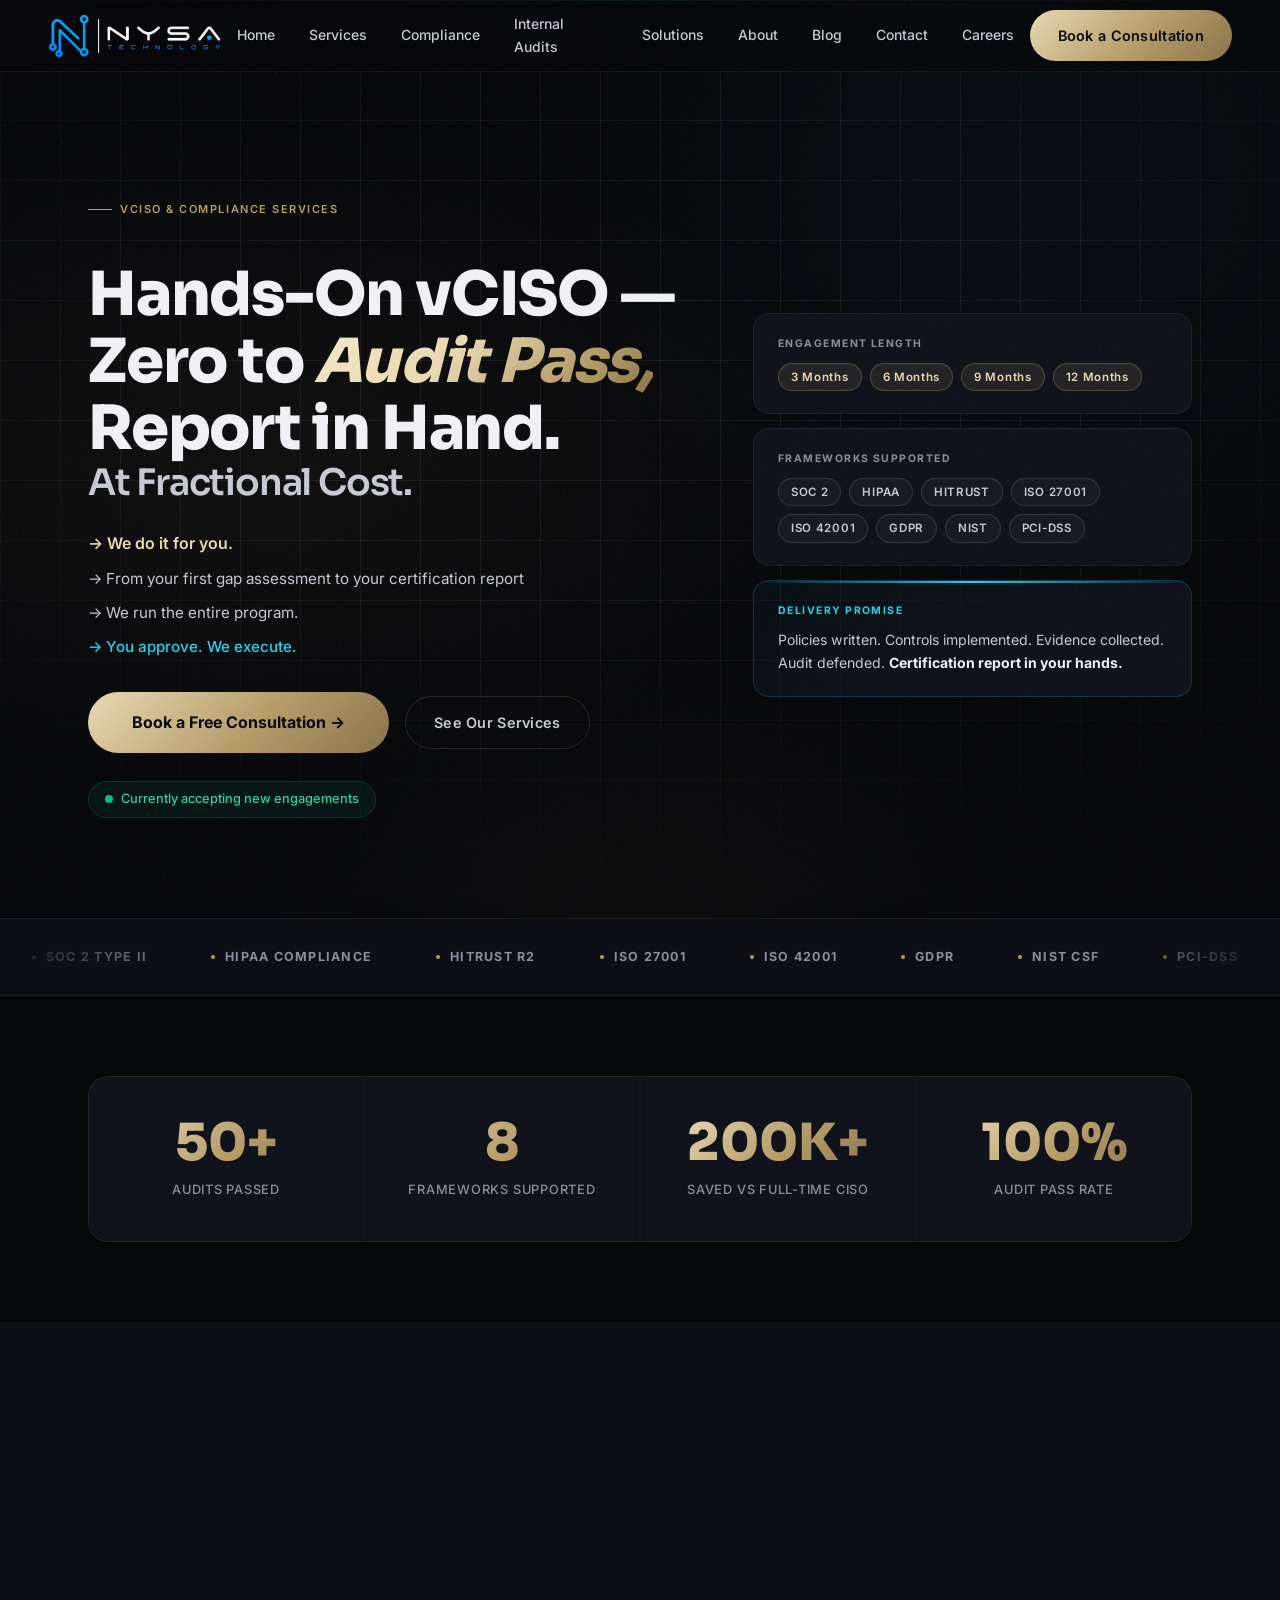
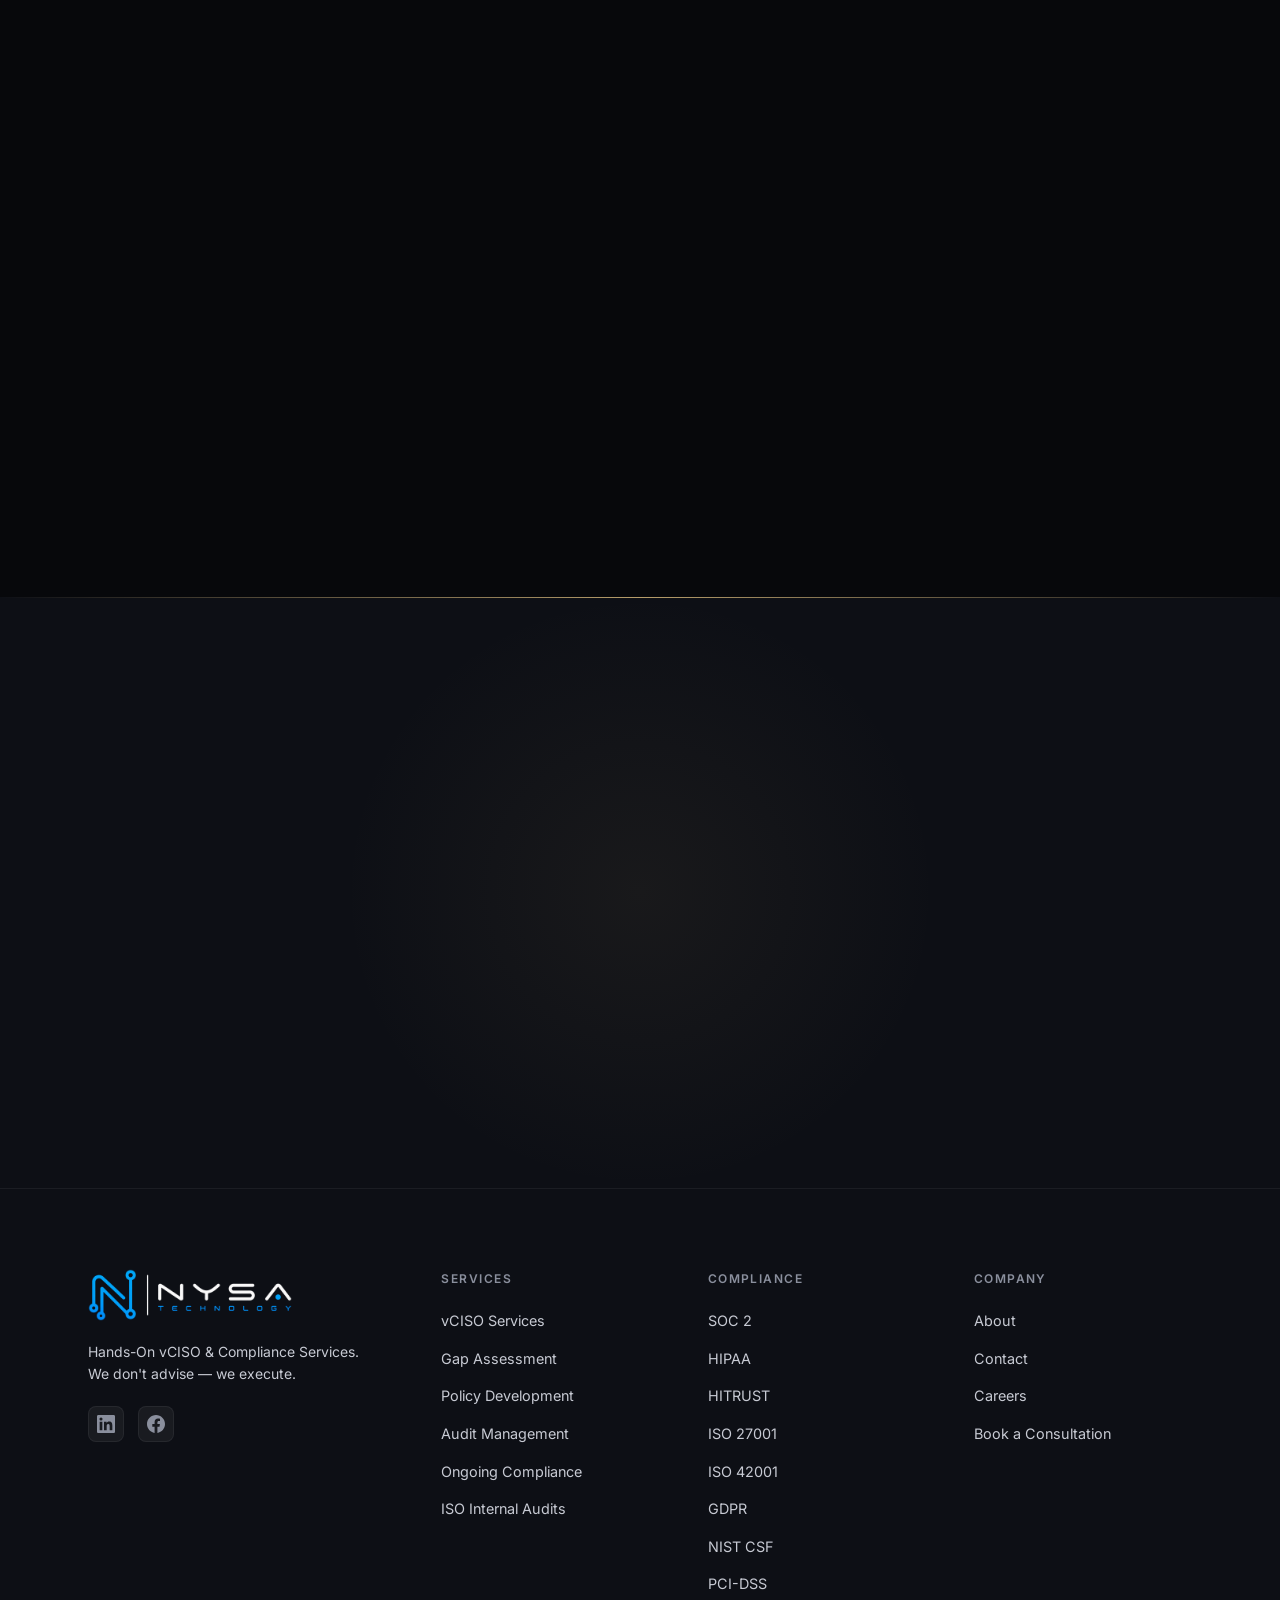
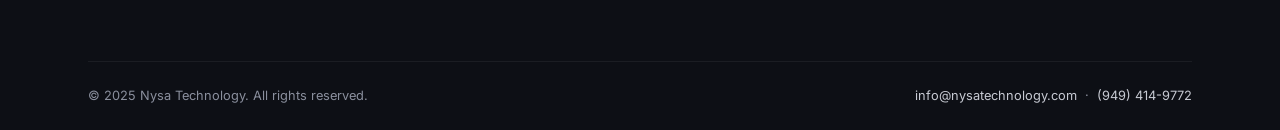
==== commit 9c1d1dcb: "Add files via upload Add /meet page, update CTAs and SEO" ====
--- a/index.html
+++ b/index.html
@@ -785,6 +785,122 @@
   .stats-grid { grid-template-columns: 1fr 1fr; }
 }
 </style>
+  <script type="application/ld+json">
+  {
+    "@context": "https://schema.org",
+    "@graph": [
+      {
+        "@type": "ProfessionalService",
+        "@id": "https://nysatechnology.com/#organization",
+        "name": "Nysa Technology",
+        "alternateName": "NysaTech",
+        "url": "https://nysatechnology.com/",
+        "logo": "https://nysatechnology.com/logo.png",
+        "image": "https://nysatechnology.com/logo-social.png",
+        "description": "Hands-on virtual CISO (vCISO) and compliance execution firm. Nysa builds and runs security compliance programs directly — SOC 2, HIPAA, HITRUST, ISO 27001, ISO 42001, GDPR, NIST CSF, and PCI-DSS — rather than just advising on them.",
+        "email": "info@nysatechnology.com",
+        "telephone": "+1-949-414-9772",
+        "areaServed": {
+          "@type": "Country",
+          "name": "United States"
+        },
+        "sameAs": [
+          "https://www.linkedin.com/company/nysatech"
+        ],
+        "founder": { "@id": "https://nysatechnology.com/about#pedram-kalantari" },
+        "makesOffer": [
+          { "@type": "Offer", "itemOffered": { "@type": "Service", "name": "Hands-On vCISO", "description": "End-to-end build of a security program from gap assessment through first certification." } },
+          { "@type": "Offer", "itemOffered": { "@type": "Service", "name": "SOC 2 Compliance (Type I & Type II)" } },
+          { "@type": "Offer", "itemOffered": { "@type": "Service", "name": "HIPAA Compliance & Security Risk Assessment" } },
+          { "@type": "Offer", "itemOffered": { "@type": "Service", "name": "HITRUST Certification" } },
+          { "@type": "Offer", "itemOffered": { "@type": "Service", "name": "ISO 27001 & ISO 42001 Certification and Internal Audits" } },
+          { "@type": "Offer", "itemOffered": { "@type": "Service", "name": "GDPR Compliance" } },
+          { "@type": "Offer", "itemOffered": { "@type": "Service", "name": "NIST CSF Compliance" } },
+          { "@type": "Offer", "itemOffered": { "@type": "Service", "name": "PCI-DSS Compliance" } }
+        ]
+      },
+      {
+        "@type": "Person",
+        "@id": "https://nysatechnology.com/about#pedram-kalantari",
+        "name": "Pedram Kalantari",
+        "jobTitle": "Founder & vCISO",
+        "worksFor": { "@id": "https://nysatechnology.com/#organization" },
+        "url": "https://nysatechnology.com/about",
+        "email": "info@nysatechnology.com",
+        "hasCredential": {
+          "@type": "EducationalOccupationalCredential",
+          "credentialCategory": "certification",
+          "name": "CISSP — Certified Information Systems Security Professional"
+        },
+        "knowsAbout": ["SOC 2", "HIPAA", "HITRUST", "ISO 27001", "ISO 42001", "GDPR", "NIST CSF", "PCI-DSS", "Virtual CISO", "Security Compliance"],
+        "description": "Founder of Nysa Technology. CISSP-certified. Former CISO at Movn Health and virtual CISO at Cayaba Care, building compliance programs across HITRUST, SOC 2, HIPAA, NIST, and ISO 27001."
+      },
+      {
+        "@type": "WebSite",
+        "@id": "https://nysatechnology.com/#website",
+        "url": "https://nysatechnology.com/",
+        "name": "Nysa Technology",
+        "publisher": { "@id": "https://nysatechnology.com/#organization" }
+      }
+    ]
+  }
+  </script>
+  <script type="application/ld+json">
+  {
+    "@context": "https://schema.org",
+    "@type": "FAQPage",
+    "mainEntity": [
+      {
+        "@type": "Question",
+        "name": "Do I need a full-time internal security team?",
+        "acceptedAnswer": {
+          "@type": "Answer",
+          "text": "No. In the Advisory model, we guide your existing team — whether that's an IT manager, a developer, or an operations lead. In the Hands-On model, we do the work ourselves with your approval at every step. Either way, you don't need to hire anyone."
+        }
+      },
+      {
+        "@type": "Question",
+        "name": "How long does it take to get SOC 2 certified?",
+        "acceptedAnswer": {
+          "@type": "Answer",
+          "text": "SOC 2 Type I typically takes 2–4 months to prepare for and complete. Type II requires a 6–12 month observation period on top of that. We'll give you a realistic timeline based on your current state in the free consultation."
+        }
+      },
+      {
+        "@type": "Question",
+        "name": "Do you work with companies outside California?",
+        "acceptedAnswer": {
+          "@type": "Answer",
+          "text": "Yes — we are California-based but serve clients across the United States remotely."
+        }
+      },
+      {
+        "@type": "Question",
+        "name": "What happens after the contract ends?",
+        "acceptedAnswer": {
+          "@type": "Answer",
+          "text": "You own everything we build — all policies, procedures, controls, and documentation. Many clients renew for ongoing vCISO retainer support, but there is no obligation."
+        }
+      },
+      {
+        "@type": "Question",
+        "name": "Do you attend the audit with us?",
+        "acceptedAnswer": {
+          "@type": "Answer",
+          "text": "Yes — and this is one of the biggest differences between us and most vCISO shops. In our Hands-On engagements, we sit with the auditor, walk them through your controls, defend the evidence we've collected, and answer questions in real time. We stay until your certification report is in your hands."
+        }
+      },
+      {
+        "@type": "Question",
+        "name": "What does pricing look like?",
+        "acceptedAnswer": {
+          "@type": "Answer",
+          "text": "Pricing depends on three things: the framework, the engagement length (3, 6, 9, or 12 months), and the model. Either way, you're paying a fraction of a full-time CISO's $200K+ salary. In the free consultation, we'll scope your specific situation and give you a fixed-price proposal — no hourly billing, no surprises."
+        }
+      }
+    ]
+  }
+  </script>
 </head>
 <body>
 
@@ -817,7 +933,7 @@
       <a href="contact.html" class="nav-link">Contact</a><a href="careers.html" class="nav-link">Careers</a>
     </div>
     <div class="nav-cta">
-      <a href="https://calendly.com/pedrambk" target="_blank" rel="noopener" class="btn btn-primary">Book a Consultation</a>
+      <a href="https://nysatechnology.com/meet" target="_blank" rel="noopener" class="btn btn-primary">Book a Consultation</a>
     </div>
     <div class="nav-hamburger" id="hamburger">
       <span></span><span></span><span></span>
@@ -833,7 +949,7 @@
   <a href="internal-audits.html" class="nav-link">Internal Audits</a>
   <a href="about.html" class="nav-link">About</a>
   <a href="contact.html" class="nav-link">Contact</a><a href="careers.html" class="nav-link">Careers</a>
-  <a href="https://calendly.com/pedrambk" target="_blank" rel="noopener" class="btn btn-primary">Book a Consultation</a>
+  <a href="https://nysatechnology.com/meet" target="_blank" rel="noopener" class="btn btn-primary">Book a Consultation</a>
 </div>
 
 <!-- ============================================================
@@ -869,7 +985,7 @@
         </div>
 
         <div class="hero-cta-anim" style="display:flex;align-items:center;flex-wrap:wrap;gap:16px;margin-bottom:28px;">
-          <a href="https://calendly.com/pedrambk" target="_blank" rel="noopener" class="btn-glow">Book a Free Consultation →</a>
+          <a href="https://nysatechnology.com/meet" target="_blank" rel="noopener" class="btn-glow">Book a Free Consultation →</a>
           <a href="services.html" class="btn btn-ghost">See Our Services</a>
         </div>
 
@@ -1061,7 +1177,7 @@
           <li>Continuous compliance monitoring</li>
         </ul>
         <div style="margin-top:36px;display:flex;align-items:center;gap:16px;flex-wrap:wrap;">
-          <a href="https://calendly.com/pedrambk" target="_blank" rel="noopener" class="btn btn-primary">Book a Free Consultation</a>
+          <a href="https://nysatechnology.com/meet" target="_blank" rel="noopener" class="btn btn-primary">Book a Free Consultation</a>
           <span class="badge badge-gold">WE DO THE WORK</span>
         </div>
       </div>
@@ -1110,7 +1226,7 @@
           <li>Continuous compliance monitoring</li>
         </ul>
         <div style="margin-top:32px;">
-          <a href="https://calendly.com/pedrambk" target="_blank" rel="noopener" class="btn btn-primary">Book a Free Consultation</a>
+          <a href="https://nysatechnology.com/meet" target="_blank" rel="noopener" class="btn btn-primary">Book a Free Consultation</a>
         </div>
       </div>
 
@@ -1129,7 +1245,7 @@
           <li>MSA / NDA available upon request</li>
         </ul>
         <div style="margin-top:32px;">
-          <a href="https://calendly.com/pedrambk" target="_blank" rel="noopener" class="btn btn-primary">Book a Free Consultation</a>
+          <a href="https://nysatechnology.com/meet" target="_blank" rel="noopener" class="btn btn-primary">Book a Free Consultation</a>
         </div>
       </div>
     </div>
@@ -1484,7 +1600,7 @@
     <h2 class="section-title reveal delay-1" style="font-size:clamp(2.2rem,4.5vw,3.5rem);margin-bottom:20px;">Ready to get audit-passed?</h2>
     <p class="section-sub reveal delay-2" style="margin:0 auto 40px;text-align:center;">Book a free 30-minute consultation. We'll scope your compliance situation and tell you exactly what you need — no obligation, no sales pitch.</p>
     <div class="reveal delay-3">
-      <a href="contact.html" class="btn-glow">Book a Free Consultation →</a>
+      <a href="https://nysatechnology.com/meet" class="btn-glow">Book a Free Consultation →</a>
     </div>
   </div>
 </section>
@@ -1536,7 +1652,7 @@
         <ul>
           <li><a href="about.html">About</a></li>
           <li><a href="contact.html">Contact</a></li><li><a href="careers.html">Careers</a></li>
-          <li><a href="contact.html">Book a Consultation</a></li>
+          <li><a href="https://nysatechnology.com/meet">Book a Consultation</a></li>
         </ul>
       </div>
     </div>
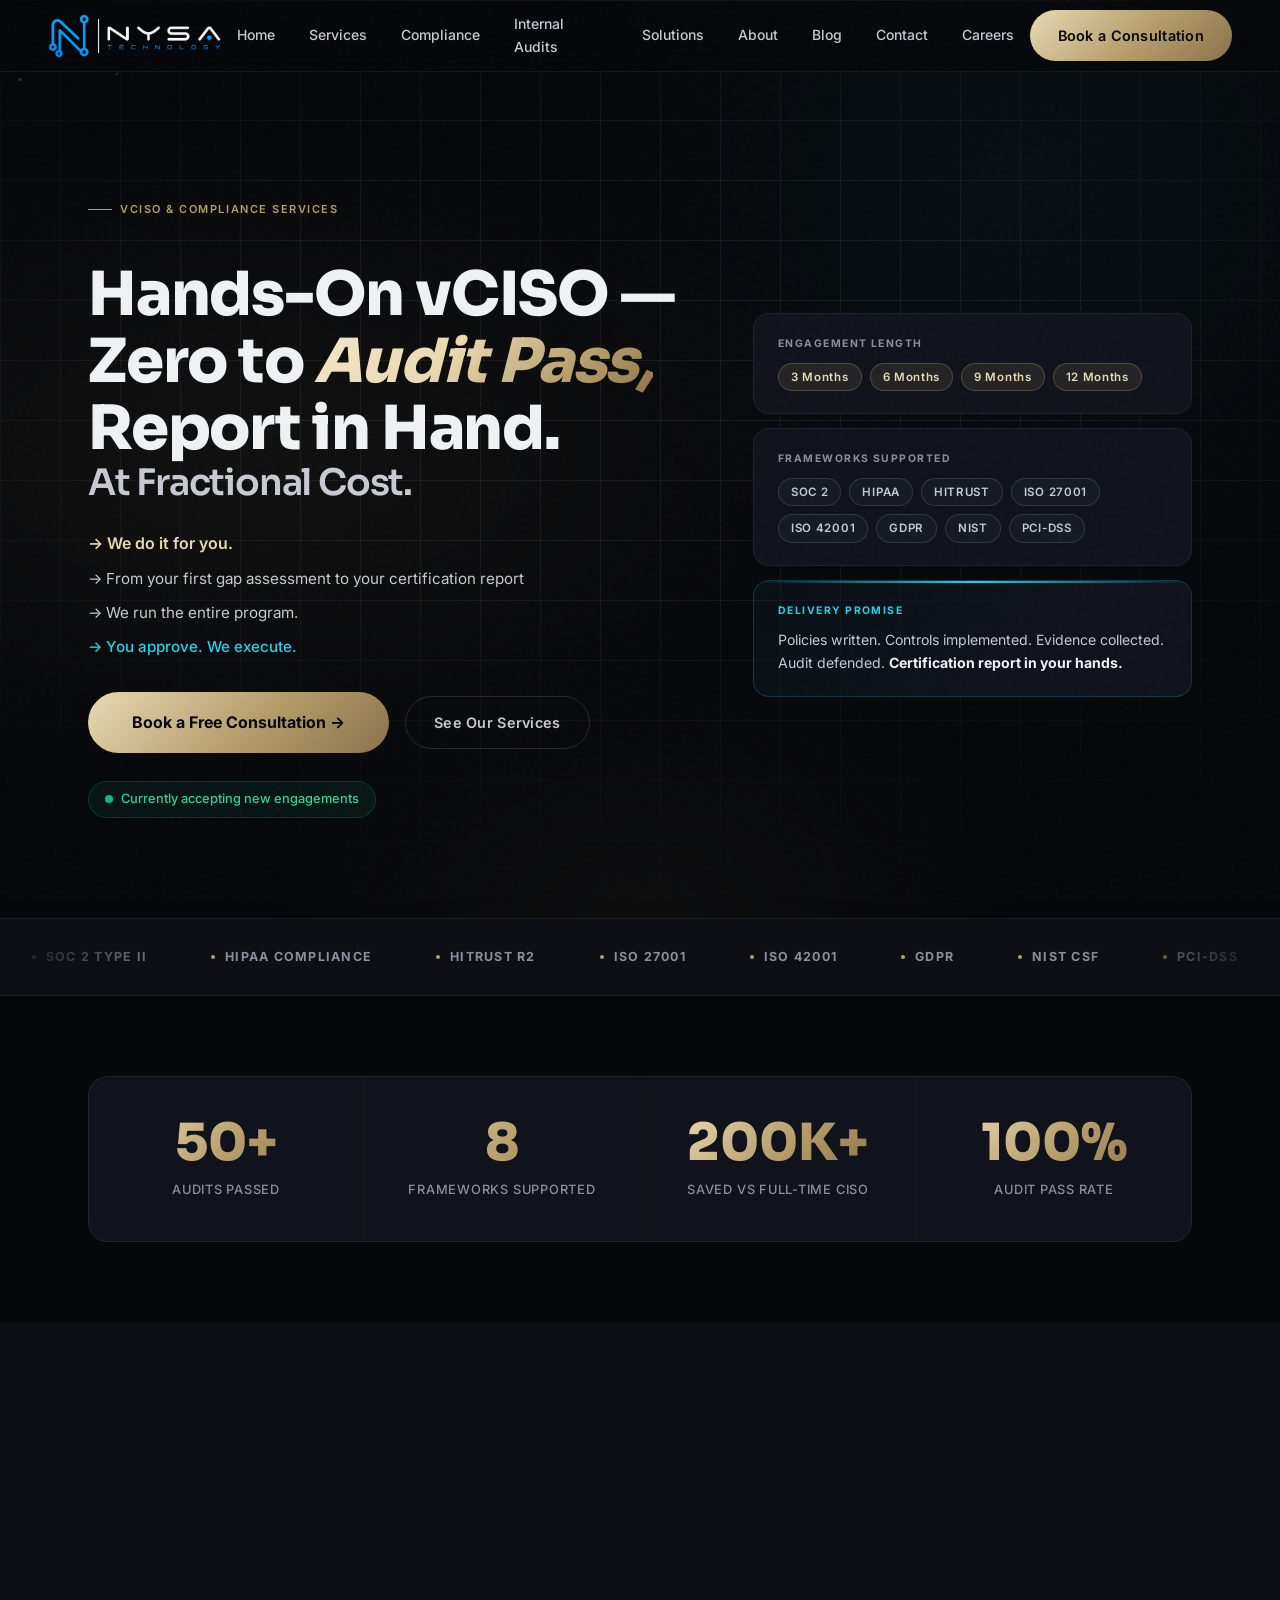
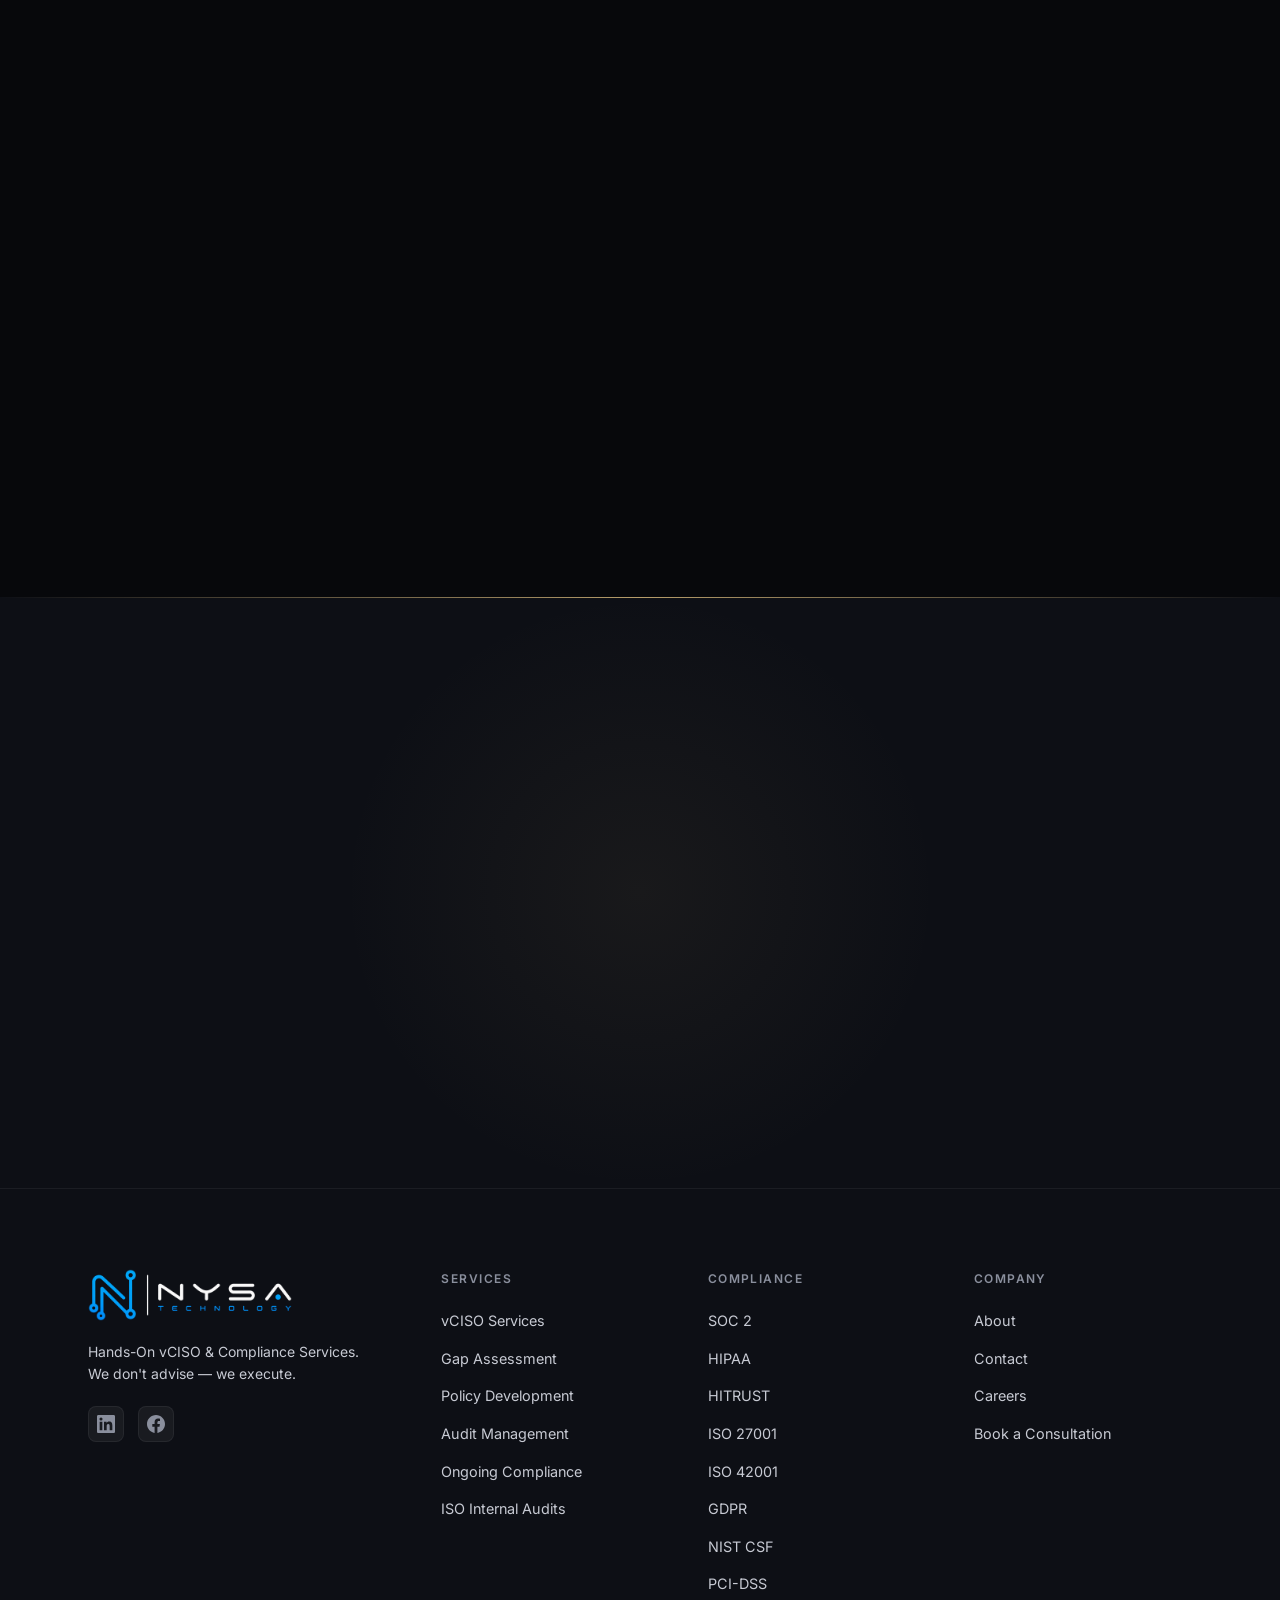
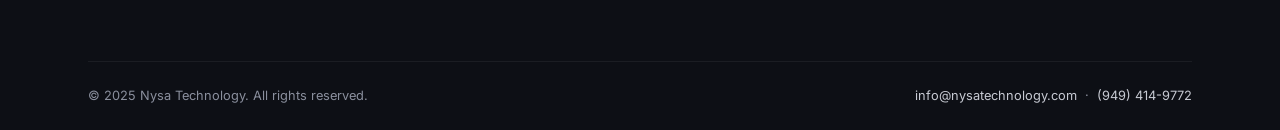
==== commit b0964f9c: "Update index.html" ====
--- a/index.html
+++ b/index.html
@@ -1323,7 +1323,7 @@
       <div class="pillar-card reveal delay-1">
         <div class="pillar-big-num">01</div>
         <div style="font-size:2.5rem;margin-bottom:16px;">🎓</div>
-        <h3 style="font-size:1.05rem;font-weight:700;margin-bottom:12px;">CISSP &amp; CISM Certified</h3>
+        <h3 style="font-size:1.05rem;font-weight:700;margin-bottom:12px;">CISSP &amp; CISA Certified</h3>
         <p style="color:var(--text-dim);font-size:0.87rem;line-height:1.7;">Our experts hold the world's most recognized security certifications, ensuring your compliance programs are built on elite industry knowledge.</p>
       </div>
       <div class="pillar-card reveal delay-2">
